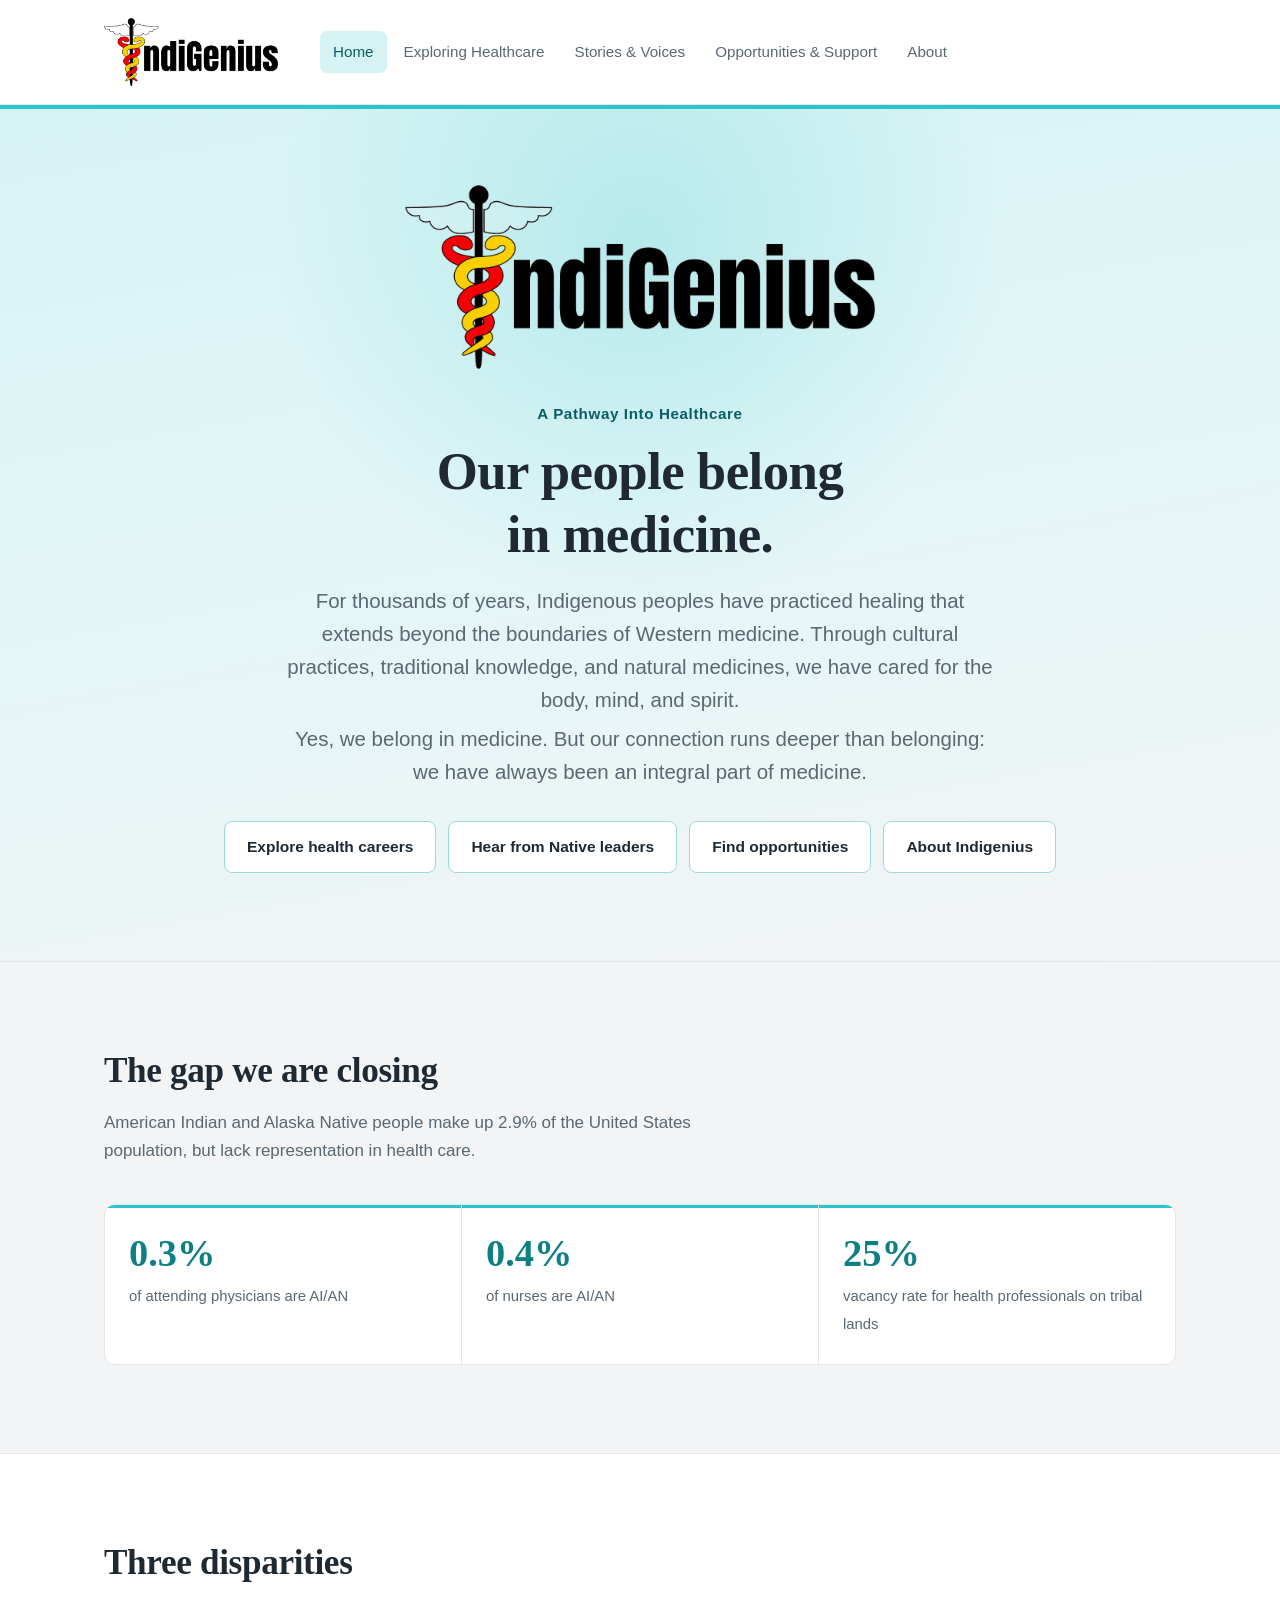
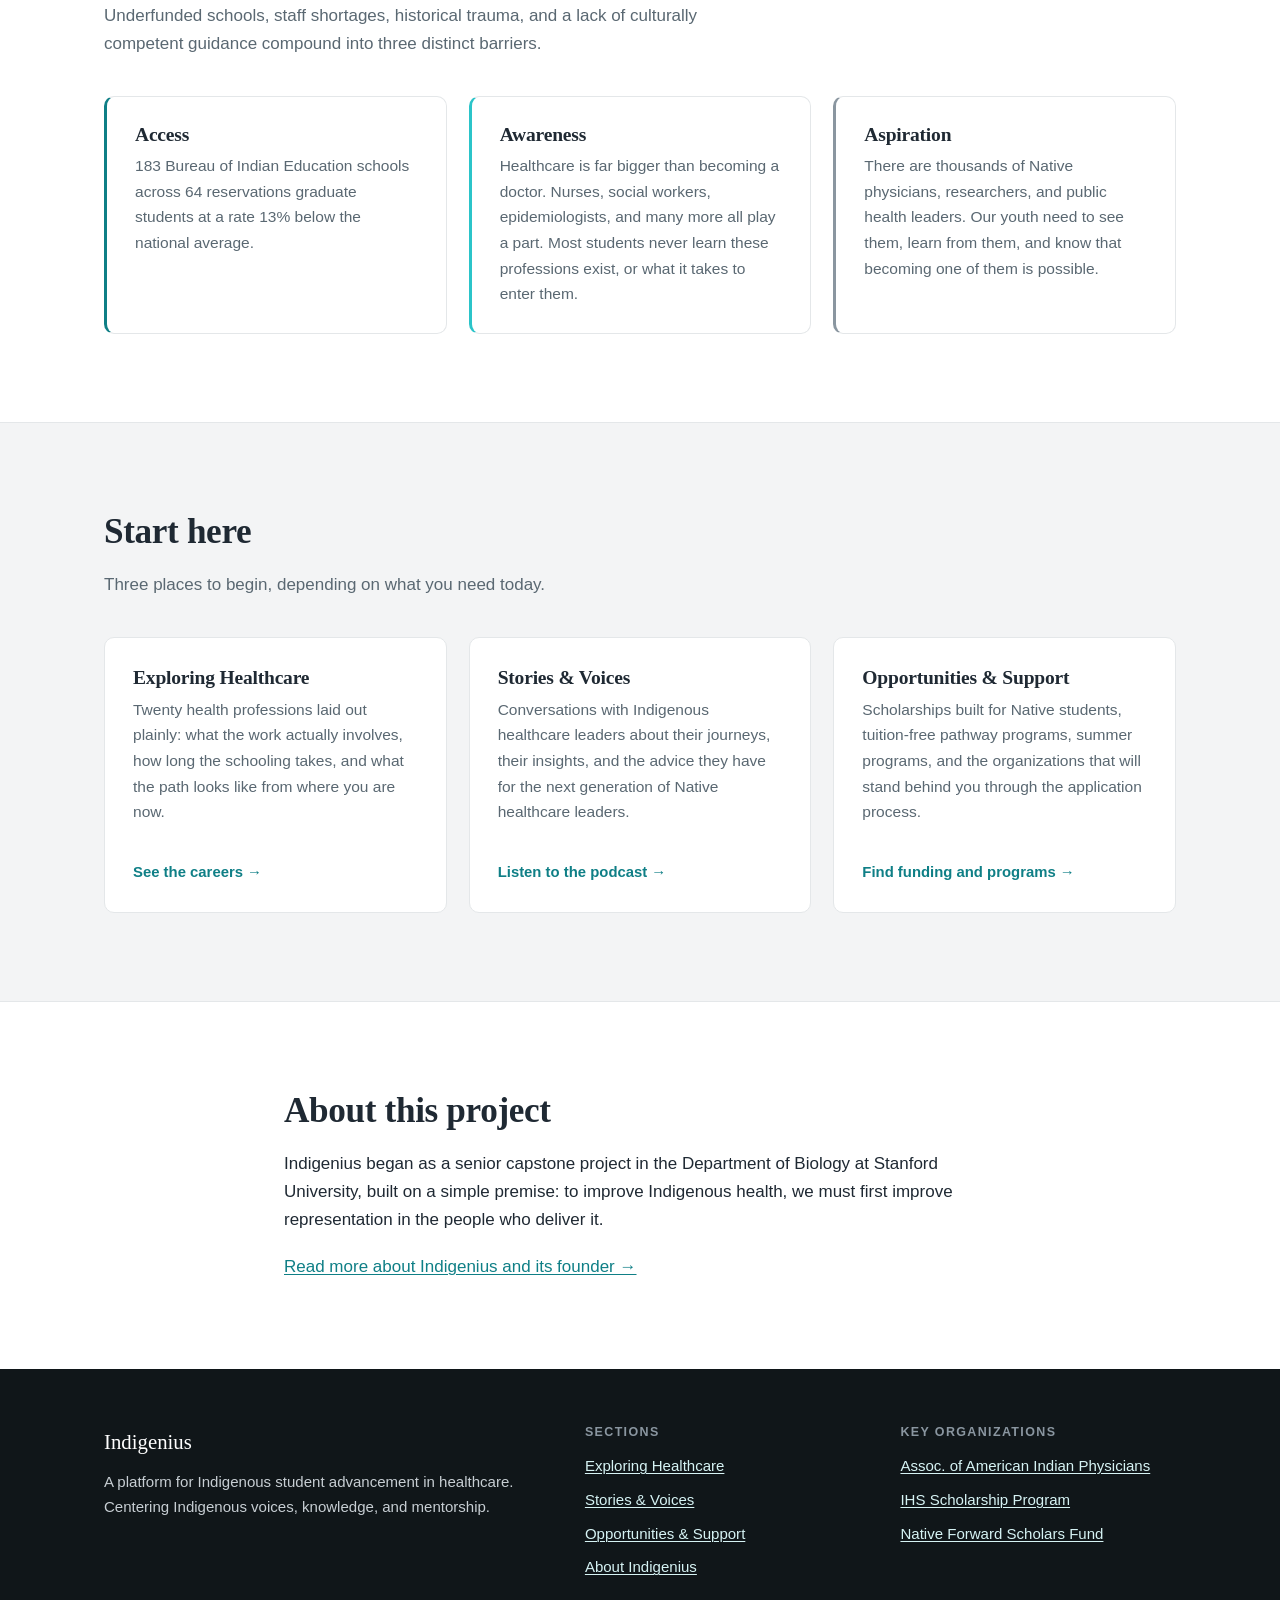
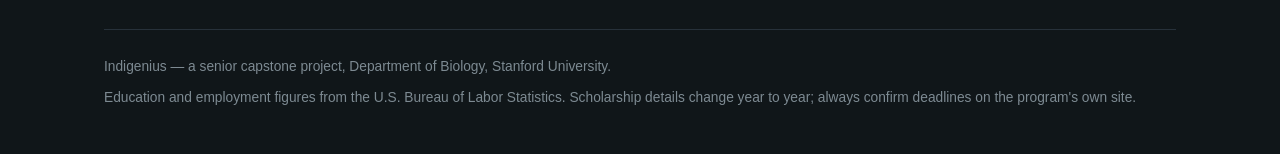
==== public/index.html @ abb1ff9c "Remove nav dropdown, add training-length filter to Exploring Healthcare" ====
<!DOCTYPE html>
<html lang="en">
<head>
<meta charset="utf-8">
<meta name="viewport" content="width=device-width, initial-scale=1">
<title>Indigenius — Indigenous Pathways into Healthcare</title>
<meta name="description" content="By bringing together health information, resources, and voices of American Indian and Alaska Native health care leaders, Indigenius expands opportunities for Native youth, strengthens Indigenous representation in health care, and inspires a healthier future across Indian Country.">
<link rel="stylesheet" href="styles.css">
<link rel="icon" href="favicon.png" type="image/png">
<link rel="apple-touch-icon" href="favicon.png">
</head>
<body>
<a class="skip" href="#main">Skip to content</a>

<header class="site-header">
  <div class="wrap header-inner">
    <a class="brand" href="index.html">
      <img class="brand-logo" src="logo.png" alt="IndiGenius" width="1226" height="480">
    </a>
    <button class="nav-toggle" aria-expanded="false" aria-controls="nav">Menu</button>
    <nav class="nav" id="nav" aria-label="Main">
      <a href="index.html" aria-current="page">Home</a>
      <a href="exploring-healthcare.html">Exploring Healthcare</a>
      <a href="stories-and-voices.html">Stories &amp; Voices</a>
      <a href="opportunities.html">Opportunities &amp; Support</a>
      <a href="about.html">About</a>
    </nav>
  </div>
</header>

<main id="main">

  <section class="hero hero-centered">
    <div class="wrap">
      <img class="hero-logo" src="logo.png" alt="IndiGenius" width="1226" height="480">
      <p class="eyebrow eyebrow-cased">A Pathway Into Healthcare</p>
      <h1>Our people belong in medicine.</h1>
      <p class="lede">For thousands of years, Indigenous peoples have practiced healing that extends beyond the boundaries of Western medicine. Through cultural practices, traditional knowledge, and natural medicines, we have cared for the body, mind, and spirit.</p>
      <p class="lede">Yes, we belong in medicine. But our connection runs deeper than belonging: we have always been an integral part of medicine.</p>
      <div class="hero-actions">
        <a class="btn btn-ghost" href="exploring-healthcare.html">Explore health careers</a>
        <a class="btn btn-ghost" href="stories-and-voices.html">Hear from Native leaders</a>
        <a class="btn btn-ghost" href="opportunities.html">Find opportunities</a>
        <a class="btn btn-ghost" href="about.html">About Indigenius</a>
      </div>
    </div>
  </section>

  <section class="section">
    <div class="wrap">
      <div class="section-head">
        <h2>The gap we are closing</h2>
        <p>American Indian and Alaska Native people make up 2.9% of the United States population, but lack representation in health care.</p>
      </div>
      <div class="stats">
        <div class="stat">
          <span class="stat-num">0.3%</span>
          <span class="stat-label">of attending physicians are AI/AN</span>
        </div>
        <div class="stat">
          <span class="stat-num">0.4%</span>
          <span class="stat-label">of nurses are AI/AN</span>
        </div>
        <div class="stat">
          <span class="stat-num">25%</span>
          <span class="stat-label">vacancy rate for health professionals on tribal lands</span>
        </div>
      </div>
    </div>
  </section>

  <section class="section section-paper">
    <div class="wrap">
      <div class="section-head">
        <h2>Three disparities</h2>
        <p>Underfunded schools, staff shortages, historical trauma, and a lack of culturally competent guidance compound into three distinct barriers.</p>
      </div>
      <div class="grid grid-3">
        <div class="pillar">
          <h3>Access</h3>
          <p>183 Bureau of Indian Education schools across 64 reservations graduate students at a rate 13% below the national average.</p>
        </div>
        <div class="pillar">
          <h3>Awareness</h3>
          <p>Healthcare is far bigger than becoming a doctor. Nurses, social workers, epidemiologists, and many more all play a part. Most students never learn these professions exist, or what it takes to enter them.</p>
        </div>
        <div class="pillar">
          <h3>Aspiration</h3>
          <p>There are thousands of Native physicians, researchers, and public health leaders. Our youth need to see them, learn from them, and know that becoming one of them is possible.</p>
        </div>
      </div>
    </div>
  </section>

  <section class="section">
    <div class="wrap">
      <div class="section-head">
        <h2>Start here</h2>
        <p>Three places to begin, depending on what you need today.</p>
      </div>
      <div class="grid grid-3">
        <a class="card card-link" href="exploring-healthcare.html">
          <h3>Exploring Healthcare</h3>
          <p>Twenty health professions laid out plainly: what the work actually involves, how long the schooling takes, and what the path looks like from where you are now.</p>
          <span class="card-more">See the careers →</span>
        </a>
        <a class="card card-link" href="stories-and-voices.html">
          <h3>Stories &amp; Voices</h3>
          <p>Conversations with Indigenous healthcare leaders about their journeys, their insights, and the advice they have for the next generation of Native healthcare leaders.</p>
          <span class="card-more">Listen to the podcast →</span>
        </a>
        <a class="card card-link" href="opportunities.html">
          <h3>Opportunities &amp; Support</h3>
          <p>Scholarships built for Native students, tuition-free pathway programs, summer programs, and the organizations that will stand behind you through the application process.</p>
          <span class="card-more">Find funding and programs →</span>
        </a>
      </div>
    </div>
  </section>

  <section class="section section-paper">
    <div class="wrap wrap-narrow prose">
      <h2>About this project</h2>
      <p>Indigenius began as a senior capstone project in the Department of Biology at Stanford University, built on a simple premise: to improve Indigenous health, we must first improve representation in the people who deliver it.</p>
      <p><a href="about.html">Read more about Indigenius and its founder →</a></p>
    </div>
  </section>

</main>

<footer class="site-footer">
  <div class="wrap">
    <div class="footer-grid">
      <div>
        <p class="footer-brand">Indigenius</p>
        <p>A platform for Indigenous student advancement in healthcare. Centering Indigenous voices, knowledge, and mentorship.</p>
      </div>
      <div>
        <h4>Sections</h4>
        <ul>
          <li><a href="exploring-healthcare.html">Exploring Healthcare</a></li>
          <li><a href="stories-and-voices.html">Stories &amp; Voices</a></li>
          <li><a href="opportunities.html">Opportunities &amp; Support</a></li>
          <li><a href="about.html">About Indigenius</a></li>
        </ul>
      </div>
      <div>
        <h4>Key organizations</h4>
        <ul>
          <li><a href="https://www.aaip.org/">Assoc. of American Indian Physicians</a></li>
          <li><a href="https://www.ihs.gov/scholarship/">IHS Scholarship Program</a></li>
          <li><a href="https://www.nativeforward.org/">Native Forward Scholars Fund</a></li>
        </ul>
      </div>
    </div>
    <div class="footer-bottom">
      <p>Indigenius — a senior capstone project, Department of Biology, Stanford University.</p>
      <p>Education and employment figures from the U.S. Bureau of Labor Statistics. Scholarship details change year to year; always confirm deadlines on the program's own site.</p>
    </div>
  </div>
</footer>

<script>
  var t = document.querySelector('.nav-toggle');
  var n = document.getElementById('nav');
  t.addEventListener('click', function () {
    var open = n.classList.toggle('open');
    t.setAttribute('aria-expanded', open ? 'true' : 'false');
  });

</script>

</body>
</html>
---- public/styles.css ----
/* Indigenius — shared styles */

:root {
  /* Turquoise — emphasis */
  --mist:          #d6f3f4;
  --accent-bright: #2bc4c9;
  --accent:        #0f7f86;
  --accent-dark:   #0c6b71;
  --accent-on-mist:#0a5d63;  /* small text on the mist tint — AA */

  /* Light gray — space and structure */
  --white:         #ffffff;
  --gray-bg:       #f3f4f5;
  --gray-200:      #e4e7e9;
  --border:        #e4e7e9;

  /* Neutral text (palette colors are not legible at body size) */
  --ink:           #1f2933;
  --ink-soft:      #5a6872;
  --ink-faint:     #8a96a0;

  --radius:      10px;
  --shadow:      0 1px 2px rgba(31, 41, 51, .05), 0 8px 24px -12px rgba(31, 41, 51, .14);
  --serif:       "Iowan Old Style", "Palatino Linotype", Palatino, Georgia, "Times New Roman", serif;
  --sans:        -apple-system, BlinkMacSystemFont, "Segoe UI", Inter, Helvetica, Arial, sans-serif;
  --wrap:        1120px;
}

*, *::before, *::after { box-sizing: border-box; }

html { scroll-behavior: smooth; }

body {
  margin: 0;
  background: var(--gray-bg);
  color: var(--ink);
  font-family: var(--sans);
  font-size: 17px;
  line-height: 1.65;
  -webkit-font-smoothing: antialiased;
}

img { max-width: 100%; display: block; }

[hidden] { display: none !important; }

a { color: var(--accent); text-decoration-thickness: 1px; text-underline-offset: 2px; }
a:hover { color: var(--accent-dark); }

h1, h2, h3, h4 {
  font-family: var(--serif);
  font-weight: 600;
  line-height: 1.2;
  letter-spacing: -0.01em;
  margin: 0 0 .5em;
}

h1 { font-size: clamp(2.1rem, 5vw, 3.3rem); }
h2 { font-size: clamp(1.6rem, 3.4vw, 2.2rem); }
h3 { font-size: 1.22rem; }

p { margin: 0 0 1.1em; }
p:last-child { margin-bottom: 0; }

.wrap {
  width: 100%;
  max-width: var(--wrap);
  margin-inline: auto;
  padding-inline: 24px;
}

.wrap-narrow { max-width: 760px; }

/* ---------- Skip link ---------- */

.skip {
  position: absolute;
  left: -9999px;
  top: 0;
  background: var(--accent);
  color: #fff;
  padding: 12px 18px;
  z-index: 100;
  border-radius: 0 0 var(--radius) 0;
}
.skip:focus { left: 0; }

/* ---------- Header ---------- */

.site-header {
  background: var(--white);
  border-bottom: 1px solid var(--border);
  position: sticky;
  top: 0;
  z-index: 40;
}

.header-inner {
  display: grid;
  grid-template-columns: 1fr auto 1fr;   /* equal side columns => nav sits on the page centre */
  align-items: center;
  gap: 20px;
  min-height: 104px;
}

.brand {
  grid-column: 1;
  justify-self: start;
  display: inline-flex;
  align-items: center;
  text-decoration: none;
  min-width: 0;
}

.brand-logo {
  height: 68px;
  width: auto;
  display: block;
}

.nav {
  grid-column: 2;
  justify-self: center;
  display: flex;
  align-items: center;
  gap: 4px;
}

.nav a {
  color: var(--ink-soft);
  text-decoration: none;
  font-size: .95rem;
  font-weight: 500;
  padding: 8px 13px;
  border-radius: 7px;
  white-space: nowrap;
}
.nav a:hover { background: var(--gray-200); color: var(--ink); }
.nav a[aria-current="page"] { color: var(--accent-on-mist); background: var(--mist); }

.nav-toggle {
  display: none;
  background: none;
  border: 1px solid var(--border);
  border-radius: 7px;
  padding: 8px 11px;
  font-size: .9rem;
  font-weight: 500;
  color: var(--ink);
  cursor: pointer;
}


@media (max-width: 1000px) {
  .header-inner {
    grid-template-columns: auto 1fr;
    min-height: 76px;
  }
  .brand { grid-column: 1; }
  .nav-toggle { display: block; grid-column: 2; justify-self: end; }
  .nav {
    grid-column: 1 / -1;
    display: none;
    position: absolute;
    top: 100%;
    left: 0;
    right: 0;
    flex-direction: column;
    align-items: stretch;
    background: var(--white);
    border-bottom: 1px solid var(--border);
    padding: 10px 18px 18px;
    gap: 2px;
    box-shadow: var(--shadow);
    z-index: 30;
  }
  .nav.open { display: flex; }
  .nav a { padding: 12px 13px; }
  .site-header { position: relative; }
  .brand-logo { height: 52px; }
}

@media (max-width: 520px) {
  .brand-logo { height: 42px; }
}

/* ---------- Hero ---------- */

.hero {
  position: relative;
  background: linear-gradient(170deg, var(--mist) 0%, #e3f6f7 48%, var(--gray-bg) 100%);
  border-bottom: 1px solid var(--border);
  padding: clamp(48px, 7vw, 80px) 0 clamp(52px, 8vw, 88px);
  overflow: hidden;
}

/* bright turquoise hairline so the band is anchored by the accent colour */
.hero::before {
  content: "";
  position: absolute;
  inset: 0 0 auto 0;
  height: 4px;
  background: var(--accent-bright);
}

/* soft turquoise bloom behind the mark — depth without another hard edge */
.hero::after {
  content: "";
  position: absolute;
  top: -28%;
  left: 50%;
  width: min(760px, 95vw);
  aspect-ratio: 1;
  transform: translateX(-50%);
  background: radial-gradient(circle, rgba(43,196,201,.22) 0%, rgba(43,196,201,0) 68%);
  pointer-events: none;
}

.hero > .wrap { position: relative; z-index: 1; }

/* ---------- Centred hero (home page) ---------- */

.hero-centered { text-align: center; }

.hero-logo {
  height: clamp(104px, 15vw, 184px);
  width: auto;
  margin: 0 auto clamp(20px, 3vw, 32px);
}

.hero-centered h1 { max-width: 18ch; margin-inline: auto; }
.hero-centered .lede { margin-inline: auto; }
/* consecutive hero ledes read as one passage, not separated blocks */
.hero-centered .lede:has(+ .lede) { margin-bottom: 0.35em; }
.hero-centered .hero-actions { justify-content: center; }

/* on the tinted ground the standard accent is 4.09:1 — use the darker tone */
.hero .eyebrow { color: var(--accent-on-mist); }
.hero-centered .eyebrow { margin-bottom: 14px; }

/* hero quick links: solid white on the tinted ground, filling turquoise on hover */
.hero .btn-ghost {
  background: var(--white);
  color: var(--ink);
  border-color: #9fd9dc;
  transition: background .15s ease, border-color .15s ease, color .15s ease;
}
.hero .btn-ghost:hover,
.hero .btn-ghost:focus-visible {
  background: var(--accent);
  border-color: var(--accent);
  color: #fff;
}

.eyebrow {
  text-transform: uppercase;
  letter-spacing: .13em;
  font-size: .76rem;
  font-weight: 700;
  color: var(--accent);
  margin: 0 0 18px;
}

/* Keeps an eyebrow's own capitalisation instead of forcing all-caps */
.eyebrow-cased {
  text-transform: none;
  letter-spacing: .04em;
  font-size: .95rem;
}

.hero h1 { max-width: 16ch; margin-bottom: .35em; }

.lede {
  font-size: clamp(1.08rem, 2vw, 1.28rem);
  color: var(--ink-soft);
  max-width: 62ch;
  line-height: 1.6;
}

.hero-actions {
  display: flex;
  flex-wrap: wrap;
  gap: 12px;
  margin-top: 32px;
}

.btn {
  display: inline-block;
  padding: 12px 22px;
  border-radius: 8px;
  font-size: .97rem;
  font-weight: 600;
  text-decoration: none;
  border: 1px solid transparent;
  transition: background .15s ease, border-color .15s ease;
}

.btn-primary { background: var(--accent); color: #fff; }
.btn-primary:hover { background: var(--accent-dark); color: #fff; }

.btn-ghost { background: transparent; color: var(--ink); border-color: var(--border); }
.btn-ghost:hover { background: var(--white); color: var(--ink); border-color: var(--ink-faint); }

/* ---------- Page head (interior pages) ---------- */

/* same turquoise band as the home hero, scaled down for interior pages */
.page-head {
  position: relative;
  background: linear-gradient(170deg, var(--mist) 0%, #e3f6f7 52%, var(--gray-bg) 100%);
  border-bottom: 1px solid var(--border);
  padding: clamp(44px, 6vw, 72px) 0 clamp(36px, 5vw, 56px);
  overflow: hidden;
}

/* the bright accent hairline that anchors the band */
.page-head::before {
  content: "";
  position: absolute;
  inset: 0 0 auto 0;
  height: 4px;
  background: var(--accent-bright);
}

/* soft bloom, pulled left to sit behind the left-aligned heading */
.page-head::after {
  content: "";
  position: absolute;
  top: -42%;
  left: 0;
  width: min(680px, 90vw);
  aspect-ratio: 1;
  transform: translateX(-24%);
  background: radial-gradient(circle, rgba(43,196,201,.20) 0%, rgba(43,196,201,0) 68%);
  pointer-events: none;
}

.page-head > .wrap { position: relative; z-index: 1; }
.page-head h1 { max-width: 20ch; }

/* on the tinted ground the standard accent is 4.09:1 — use the darker tone */
.page-head .eyebrow { color: var(--accent-on-mist); }

/* ---------- Mission statement (About) ---------- */

/* turquoise ground, logo above a white card — the mark overlaps the card edge */
.mission {
  position: relative;
  background: var(--white);
  border-bottom: 1px solid var(--border);
  padding: clamp(40px, 6vw, 68px) 0 clamp(52px, 7vw, 86px);
  overflow: hidden;
  text-align: center;
}

.mission::after {
  content: "";
  position: absolute;
  top: -34%;
  left: 50%;
  width: min(760px, 95vw);
  aspect-ratio: 1;
  transform: translateX(-50%);
  background: radial-gradient(circle, rgba(43,196,201,.10) 0%, rgba(43,196,201,0) 68%);
  pointer-events: none;
}

.mission > .wrap { position: relative; z-index: 1; }

.mission-logo {
  height: clamp(84px, 11vw, 132px);
  width: auto;
  display: block;
  margin: 0 auto clamp(14px, 2vw, 24px);
  position: relative;
  z-index: 2;
}

.mission-card {
  background: linear-gradient(165deg, var(--mist) 0%, #bfebed 52%, #d9f4f5 100%);
  border: 1px solid #a9e2e5;
  border-radius: var(--radius);
  box-shadow: var(--shadow);
  max-width: 760px;
  margin: 0 auto;
  padding: clamp(40px, 5vw, 56px) clamp(24px, 4vw, 54px) clamp(32px, 4vw, 46px);
}

.mission-card h2 {
  display: inline-block;
  border-bottom: 3px solid var(--accent-on-mist);
  padding-bottom: .12em;
  margin-bottom: .7em;
  color: var(--ink);
}

/* on the mist tint the soft gray drops below AA — use full-strength ink */
.mission-card p {
  font-size: clamp(1.08rem, 2vw, 1.28rem);
  line-height: 1.6;
  color: var(--ink);
  margin: 0;
}

/* ---------- Sections ---------- */

.section { padding: clamp(52px, 7vw, 88px) 0; }
.section + .section { border-top: 1px solid var(--border); }
.section-paper { background: var(--white); }

.section-head { max-width: 66ch; margin-bottom: 38px; }
.section-head p { color: var(--ink-soft); }

/* ---------- Stats ---------- */

.stats {
  display: grid;
  grid-template-columns: repeat(auto-fit, minmax(190px, 1fr));
  gap: 1px;
  background: var(--border);
  border: 1px solid var(--border);
  border-radius: var(--radius);
  overflow: hidden;
}

.stat {
  background: var(--white);
  padding: 26px 24px;
  border-top: 3px solid var(--accent-bright);
  position: relative;
  transition: background .18s ease, box-shadow .18s ease, transform .18s ease;
}

/* hovering a figure lifts it out of the grid and deepens the turquoise */
.stat:hover,
.stat:focus-within {
  background: var(--mist);
  transform: translateY(-3px);
  box-shadow: 0 10px 22px -12px rgba(31, 41, 51, .3);
  z-index: 1;
}

.stat-num {
  font-family: var(--serif);
  font-size: 2.4rem;
  font-weight: 600;
  color: var(--accent);
  line-height: 1;
  display: block;
  margin-bottom: 10px;
  transition: color .18s ease, transform .18s ease;
  transform-origin: left center;
}

.stat:hover .stat-num,
.stat:focus-within .stat-num {
  color: var(--accent-dark);
  transform: scale(1.09);
}

.stat-label {
  font-size: .93rem;
  color: var(--ink-soft);
  line-height: 1.45;
  transition: color .18s ease;
}

.stat:hover .stat-label,
.stat:focus-within .stat-label { color: var(--ink); }

/* respect a reduced-motion preference: keep the colour shift, drop the movement */
@media (prefers-reduced-motion: reduce) {
  .stat,
  .stat-num { transition: background .18s ease, color .18s ease; }
  .stat:hover,
  .stat:focus-within { transform: none; }
  .stat:hover .stat-num,
  .stat:focus-within .stat-num { transform: none; }
}

.source-note {
  font-size: .83rem;
  color: var(--ink-faint);
  margin-top: 16px;
}
.source-note a { color: var(--ink-faint); }

/* ---------- Card grid ---------- */

.grid {
  display: grid;
  gap: 22px;
}
.grid-3 { grid-template-columns: repeat(auto-fit, minmax(280px, 1fr)); }
.grid-2 { grid-template-columns: repeat(auto-fit, minmax(330px, 1fr)); }

.card {
  background: var(--white);
  border: 1px solid var(--border);
  border-radius: var(--radius);
  padding: 28px;
  display: flex;
  flex-direction: column;
}
.card h3 { margin-bottom: .4em; }
.card p { color: var(--ink-soft); font-size: .97rem; }

.card-link {
  text-decoration: none;
  color: inherit;
  transition: border-color .15s ease, transform .15s ease;
}
.card-link:hover {
  border-color: var(--accent-bright);
  color: inherit;
  transform: translateY(-2px);
}
.card-more {
  margin-top: auto;
  padding-top: 18px;
  color: var(--accent);
  font-weight: 600;
  font-size: .93rem;
}


/* ---------- Pillars (three A's) ---------- */

.pillar {
  background: var(--white);
  border: 1px solid var(--border);
  border-left: 3px solid var(--accent);
  border-radius: var(--radius);
  padding: 26px 28px;
  transition: background .18s ease, box-shadow .18s ease, transform .18s ease, border-left-width .18s ease;
}
.pillar:nth-child(2) { border-left-color: var(--accent-bright); }
.pillar:nth-child(3) { border-left-color: var(--ink-faint); }
.pillar h3 {
  margin-bottom: .35em;
  transition: color .18s ease;
}
.pillar p {
  color: var(--ink-soft);
  font-size: .97rem;
  margin: 0;
  transition: color .18s ease;
}

/* hovering a pillar lifts it and thickens its accent edge */
.pillar:hover,
.pillar:focus-within {
  background: var(--mist);
  border-left-width: 7px;
  transform: translateY(-3px);
  box-shadow: 0 10px 22px -12px rgba(31, 41, 51, .3);
}

.pillar:hover h3,
.pillar:focus-within h3 { color: var(--accent-dark); }

.pillar:hover p,
.pillar:focus-within p { color: var(--ink); }

@media (prefers-reduced-motion: reduce) {
  .pillar { transition: background .18s ease; }
  .pillar:hover,
  .pillar:focus-within { transform: none; border-left-width: 3px; }
}

/* ---------- Field search (Exploring Healthcare) ---------- */

.sr-only {
  position: absolute;
  width: 1px; height: 1px;
  padding: 0; margin: -1px;
  overflow: hidden;
  clip: rect(0 0 0 0);
  white-space: nowrap;
  border: 0;
}

.fieldsearch {
  position: relative;
  max-width: 520px;
  margin-bottom: 10px;
}

.fieldsearch input {
  width: 100%;
  font: inherit;
  font-size: 1rem;
  color: var(--ink);
  background: var(--white);
  border: 1px solid var(--border);
  border-radius: 999px;
  padding: 13px 44px 13px 46px;
  transition: border-color .15s ease, box-shadow .15s ease;
  -webkit-appearance: none;
  appearance: none;
}
.fieldsearch input::-webkit-search-cancel-button { display: none; }
.fieldsearch input::placeholder { color: var(--ink-faint); }
.fieldsearch input:focus {
  outline: none;
  border-color: var(--accent-bright);
  box-shadow: 0 0 0 3px rgba(43, 196, 201, .22);
}

/* magnifier drawn in CSS — circle plus handle */
.fieldsearch-icon {
  position: absolute;
  left: 18px;
  top: 50%;
  width: 13px;
  height: 13px;
  margin-top: -8px;
  border: 2px solid var(--ink-faint);
  border-radius: 50%;
  pointer-events: none;
}
.fieldsearch-icon::after {
  content: "";
  position: absolute;
  right: -6px;
  bottom: -4px;
  width: 7px;
  height: 2px;
  background: var(--ink-faint);
  transform: rotate(45deg);
}
.fieldsearch input:focus ~ .fieldsearch-icon,
.fieldsearch:focus-within .fieldsearch-icon { border-color: var(--accent); }
.fieldsearch:focus-within .fieldsearch-icon::after { background: var(--accent); }

.fieldsearch-clear {
  position: absolute;
  right: 8px;
  top: 50%;
  transform: translateY(-50%);
  width: 30px;
  height: 30px;
  border: 0;
  border-radius: 50%;
  background: transparent;
  color: var(--ink-soft);
  font-size: 1.25rem;
  line-height: 1;
  cursor: pointer;
}
.fieldsearch-clear:hover { background: var(--gray-200); color: var(--ink); }

.fieldsearch-count {
  font-size: .88rem;
  color: var(--ink-soft);
  min-height: 1.3em;
  margin: 0 0 20px;
}

.fieldsearch-empty {
  color: var(--ink-soft);
  background: var(--white);
  border: 1px dashed var(--border);
  border-radius: var(--radius);
  padding: 28px 26px;
  text-align: center;
}

/* ---------- Flip cards ---------- */

.flipgrid {
  display: grid;
  grid-template-columns: repeat(auto-fill, minmax(330px, 1fr));
  gap: 22px;
}

.flip {
  perspective: 1600px;
  min-height: 430px;
}

.flip-inner {
  position: relative;
  height: 100%;
  min-height: inherit;
}

/* Each face is rotated on its own rather than rotating a preserve-3d container —
   container 3D is unevenly supported, per-face rotation is not. */
.flip-face {
  position: absolute;
  inset: 0;
  display: flex;
  flex-direction: column;
  background: var(--white);
  border: 1px solid var(--border);
  border-top: 3px solid var(--accent-bright);
  border-radius: var(--radius);
  padding: 28px 26px 22px;
  -webkit-backface-visibility: hidden;
  backface-visibility: hidden;
  overflow: hidden;
  transition: transform .55s cubic-bezier(.3, .7, .3, 1), visibility 0s .28s,
              background .18s ease, border-color .18s ease, box-shadow .18s ease;
}

/* hover emphasis — the lift goes on the wrapper so it cannot disturb the
   rotateY transforms the faces depend on */
.flip { transition: transform .18s ease; }
.flip:hover,
.flip:focus-within { transform: translateY(-4px); z-index: 2; }

.flip:hover .flip-face,
.flip:focus-within .flip-face {
  background: var(--mist);
  border-color: #a9dfe2;
  border-top-color: var(--accent);
  box-shadow: 0 12px 26px -14px rgba(31, 41, 51, .35);
}

.flip:hover .flip-front h3,
.flip:focus-within .flip-front h3 { color: var(--accent-on-mist); }

.flip:hover .flip-overview,
.flip:focus-within .flip-overview { color: var(--ink); }

.flip:hover .flip-btn,
.flip:focus-within .flip-btn { border-color: #8ed2d6; }

.flip-front { transform: rotateY(0deg); visibility: visible; }
.flip-back {
  transform: rotateY(-180deg);
  visibility: hidden;
  border-top-color: var(--accent);
  background: linear-gradient(170deg, var(--white) 0%, #f6fcfc 100%);
}

.flip.is-flipped .flip-front { transform: rotateY(180deg); visibility: hidden; }
.flip.is-flipped .flip-back { transform: rotateY(0deg); visibility: visible; }

.flip-kicker {
  font-size: .76rem;
  font-weight: 700;
  text-transform: uppercase;
  letter-spacing: .1em;
  color: var(--accent);
  margin-bottom: 10px;
}

.flip-front h3 { font-size: 1.45rem; margin-bottom: .45em; }
.flip-back h4 {
  font-size: 1.12rem;
  margin-bottom: 1em;
  color: var(--accent-on-mist);
}

.flip-overview {
  color: var(--ink-soft);
  font-size: .96rem;
  margin-bottom: 20px;
}

/* back content scrolls inside the card rather than overflowing it */
.flip-scroll {
  flex: 1 1 auto;
  overflow-y: auto;
  padding-right: 6px;
  -webkit-overflow-scrolling: touch;
}
.flip-scroll::-webkit-scrollbar { width: 7px; }
.flip-scroll::-webkit-scrollbar-thumb { background: var(--gray-200); border-radius: 99px; }

.flip-label {
  font-size: .74rem;
  font-weight: 700;
  text-transform: uppercase;
  letter-spacing: .09em;
  color: var(--accent-on-mist);
  margin: 18px 0 7px;
}
.flip-scroll > .flip-label:first-of-type { margin-top: 0; }

.flip-scroll ul {
  margin: 0;
  padding-left: 19px;
  color: var(--ink-soft);
  font-size: .9rem;
}
.flip-scroll li { margin-bottom: 7px; line-height: 1.5; }
.flip-scroll p { color: var(--ink-soft); font-size: .9rem; line-height: 1.55; margin: 0; }
.flip-scroll strong { color: var(--ink); }

.flip-btn {
  margin-top: auto;
  align-self: flex-start;
  display: inline-flex;
  align-items: center;
  gap: 9px;
  background: transparent;
  border: 1px solid var(--border);
  border-radius: 999px;
  padding: 9px 18px;
  font: inherit;
  font-size: .9rem;
  font-weight: 600;
  color: var(--accent-on-mist);
  cursor: pointer;
  transition: background .15s ease, border-color .15s ease, color .15s ease;
}
.flip-btn:hover {
  background: var(--accent);
  border-color: var(--accent);
  color: #fff;
}
.flip-btn:focus-visible { outline: 2px solid var(--accent); outline-offset: 2px; }
.flip-btn-back { margin-top: 16px; }

/* chevrons */
.flip-arrow {
  width: 7px;
  height: 7px;
  border-right: 2px solid currentColor;
  border-top: 2px solid currentColor;
  transform: rotate(45deg);
}
.flip-arrow-back { transform: rotate(-135deg); }

/* a card arrived at from the nav dropdown gets a brief ring */
.flip.is-target .flip-face {
  border-color: var(--accent-bright);
  box-shadow: 0 0 0 3px rgba(43, 196, 201, .3);
}

@media (max-width: 420px) {
  .flipgrid { grid-template-columns: 1fr; }
  .flip { min-height: 470px; }
  .flip-face { padding: 24px 20px 18px; }
}

@media (prefers-reduced-motion: reduce) {
  .flip-face { transition: visibility 0s; }
  .flip { transition: none; }
  .flip:hover,
  .flip:focus-within { transform: none; }
}

/* ---------- Filters ---------- */

.filters {
  display: flex;
  flex-wrap: wrap;
  gap: 8px;
  margin-bottom: 30px;
  align-items: center;
}

/* on Exploring Healthcare the chips sit under the search box, so they need
   less space beneath them before the result count */
.fieldsearch + .filters { margin: 16px 0 6px; }
.chip:focus-visible { outline: 2px solid var(--accent); outline-offset: 2px; }

.filter-label {
  font-size: .85rem;
  font-weight: 600;
  color: var(--ink-faint);
  text-transform: uppercase;
  letter-spacing: .08em;
  margin-right: 6px;
}

.chip {
  background: var(--white);
  border: 1px solid var(--border);
  border-radius: 999px;
  padding: 7px 16px;
  font-size: .9rem;
  font-weight: 500;
  font-family: inherit;
  color: var(--ink-soft);
  cursor: pointer;
}
.chip:hover { border-color: var(--ink-faint); color: var(--ink); }
.chip[aria-pressed="true"] {
  background: var(--accent);
  border-color: var(--accent);
  color: #fff;
}

/* ---------- Career cards ---------- */

.career {
  background: var(--white);
  border: 1px solid var(--border);
  border-radius: var(--radius);
  padding: 26px;
  display: flex;
  flex-direction: column;
}

.career h3 { margin-bottom: .3em; }

.career-tag {
  display: inline-block;
  font-size: .76rem;
  font-weight: 700;
  text-transform: uppercase;
  letter-spacing: .08em;
  padding: 4px 10px;
  border-radius: 999px;
  margin-bottom: 14px;
  background: var(--mist);
  color: var(--accent-on-mist);
}
.career-tag.t-mid  { background: var(--gray-200); color: var(--ink); }
.career-tag.t-long { background: var(--accent); color: #fff; }

.career p { color: var(--ink-soft); font-size: .96rem; }

.career-facts {
  margin: 18px 0 0;
  padding: 18px 0 0;
  border-top: 1px solid var(--border);
  font-size: .91rem;
  display: grid;
  gap: 9px;
}
.career-facts div { display: flex; gap: 10px; }
.career-facts dt {
  flex: none;
  width: 92px;
  color: var(--ink-faint);
  font-weight: 600;
  text-transform: uppercase;
  letter-spacing: .05em;
  font-size: .76rem;
  padding-top: 2px;
}
.career-facts dd { margin: 0; color: var(--ink); }

/* ---------- Episodes ---------- */

.episode {
  background: var(--white);
  border: 1px solid var(--border);
  border-radius: var(--radius);
  overflow: hidden;
  margin-bottom: 26px;
}

.episode-body { padding: 30px; }

.episode-meta {
  font-size: .8rem;
  font-weight: 700;
  text-transform: uppercase;
  letter-spacing: .1em;
  color: var(--accent);
  margin-bottom: 12px;
}

.episode h3 { font-size: 1.5rem; margin-bottom: .2em; }

.episode-affil {
  color: var(--ink-soft);
  font-size: .97rem;
  margin-bottom: 18px;
}

.embed-slot {
  aspect-ratio: 16 / 9;
  background: var(--gray-200);
  border-bottom: 1px solid var(--border);
  display: flex;
  flex-direction: column;
  align-items: center;
  justify-content: center;
  text-align: center;
  padding: 24px;
  color: var(--ink-faint);
  font-size: .92rem;
}
.embed-slot strong { color: var(--ink-soft); display: block; margin-bottom: 6px; font-size: 1rem; }
.embed-slot iframe { width: 100%; height: 100%; border: 0; }

/* ---------- Click-to-load video player ---------- */
/* Shows the poster first; the YouTube iframe is only fetched on click, so the
   page stays fast and nothing is requested from YouTube until a visitor asks. */

.player {
  position: relative;
  display: block;
  width: 100%;
  aspect-ratio: 16 / 9;
  padding: 0;
  border: 0;
  border-bottom: 1px solid var(--border);
  background: var(--gray-200);
  cursor: pointer;
  overflow: hidden;
  font: inherit;
}

.player img {
  width: 100%;
  height: 100%;
  object-fit: cover;
  display: block;
  transition: transform .4s ease;
}
.player:hover img { transform: scale(1.03); }

.player iframe { width: 100%; height: 100%; border: 0; display: block; }

/* The iframe that replaces the poster on click — must inherit the poster's box,
   otherwise the browser falls back to the default 300x150 iframe size. */
.player-frame {
  display: block;
  width: 100%;
  aspect-ratio: 16 / 9;
  border: 0;
  border-bottom: 1px solid var(--border);
  background: #000;
}

.play-badge {
  position: absolute;
  inset: 0;
  margin: auto;
  width: 78px;
  height: 78px;
  border-radius: 50%;
  background: var(--accent);
  box-shadow: 0 6px 24px rgba(15, 127, 134, .4);
  display: grid;
  place-items: center;
  transition: transform .2s ease, background .2s ease;
}
.play-badge::after {
  content: "";
  width: 0;
  height: 0;
  margin-left: 6px;
  border-left: 22px solid #fff;
  border-top: 14px solid transparent;
  border-bottom: 14px solid transparent;
}
.player:hover .play-badge { transform: scale(1.08); background: var(--accent-dark); }
.player:focus-visible { outline: 3px solid var(--accent-bright); outline-offset: -3px; }

/* episode recorded but not yet hosted */
.player.is-pending { cursor: default; }
.player.is-pending img { filter: saturate(.35) brightness(.92); }
.player.is-pending .play-badge { background: var(--ink-faint); box-shadow: none; }
.player.is-pending:hover img { transform: none; }
.player.is-pending:hover .play-badge { transform: none; background: var(--ink-faint); }

.player-note {
  position: absolute;
  left: 50%;
  bottom: 16px;
  transform: translateX(-50%);
  background: rgba(31, 41, 51, .85);
  color: #fff;
  font-size: .82rem;
  font-weight: 600;
  padding: 6px 14px;
  border-radius: 999px;
  white-space: nowrap;
}

@media (max-width: 520px) {
  .play-badge { width: 60px; height: 60px; }
  .play-badge::after { border-left-width: 17px; border-top-width: 11px; border-bottom-width: 11px; }
}

details.questions {
  margin-top: 20px;
  border-top: 1px solid var(--border);
  padding-top: 18px;
}
details.questions summary {
  cursor: pointer;
  font-weight: 600;
  font-size: .95rem;
  color: var(--accent);
  list-style: none;
}
details.questions summary::-webkit-details-marker { display: none; }
details.questions summary::before { content: "▸ "; }
details.questions[open] summary::before { content: "▾ "; }
details.questions ul { margin: 16px 0 0; padding-left: 20px; color: var(--ink-soft); font-size: .95rem; }
details.questions li { margin-bottom: 9px; }

/* ---------- Resource list ---------- */

.resource {
  background: var(--white);
  border: 1px solid var(--border);
  border-radius: var(--radius);
  padding: 24px 26px;
  margin-bottom: 16px;
  display: flex;
  align-items: flex-start;
  gap: 24px;
}

.resource-main { flex: 1 1 auto; min-width: 0; }

/* logo sits in its own column on the right; the monogram is the fallback
   when no file exists at img/logos/<slug>.(svg|png|jpg) */
.resource-logo {
  flex: none;
  width: 118px;
  height: 118px;
  display: flex;
  align-items: center;
  justify-content: center;
}
.resource-logo img {
  /* --logo-scale lets a single mark be nudged up without resizing the column */
  max-width: calc(100% * var(--logo-scale, 1));
  max-height: calc(100% * var(--logo-scale, 1));
  width: auto;
  height: auto;
  object-fit: contain;
  display: block;
}

.resource-logo[data-logo="questbridge"] { --logo-scale: 1.22; }
.resource-logo .monogram {
  font-family: var(--serif);
  font-size: 1.5rem;
  font-weight: 600;
  letter-spacing: .02em;
  color: var(--accent);
}

@media (max-width: 620px) {
  .resource { gap: 16px; }
  .resource-logo { width: 76px; height: 76px; }
  .resource-logo .monogram { font-size: 1.05rem; }
}
.resource h3 { font-size: 1.14rem; margin-bottom: .3em; }
.resource h3 a { text-decoration: none; }
.resource h3 a:hover { text-decoration: underline; }
.resource p { color: var(--ink-soft); font-size: .96rem; margin-bottom: 0; }

.resource-tags {
  display: flex;
  flex-wrap: wrap;
  gap: 7px;
  margin-top: 14px;
}
.tag {
  font-size: .78rem;
  font-weight: 600;
  background: var(--gray-200);
  color: var(--ink-soft);
  padding: 4px 11px;
  border-radius: 999px;
}
.tag.deadline { background: var(--mist); color: var(--accent-on-mist); }
.tag.free { background: var(--accent); color: #fff; }

/* Opportunities: every resource tag reads as one neutral set, no colour ranking */
.resource-tags .tag,
.resource-tags .tag.deadline,
.resource-tags .tag.free {
  background: var(--gray-200);
  color: var(--ink-soft);
}

/* ---------- Collapsible section groups (Opportunities) ---------- */

.group { border: 0; }

.group > summary {
  list-style: none;
  cursor: pointer;
  display: flex;
  align-items: center;
  gap: 14px;
  padding: 4px 0;
}
.group > summary::-webkit-details-marker { display: none; }

.group > summary h2 { margin: 0; }

/* chevron rotates to point down when the group is open */
.group > summary::after {
  content: "";
  flex: none;
  width: 11px;
  height: 11px;
  margin-left: auto;
  border-right: 2.5px solid var(--accent);
  border-bottom: 2.5px solid var(--accent);
  transform: rotate(-45deg);
  transition: transform .18s ease;
}
.group[open] > summary::after { transform: rotate(45deg); }

.group > summary:hover h2 { color: var(--accent-on-mist); }
.group > summary:focus-visible { outline: 2px solid var(--accent); outline-offset: 4px; border-radius: 4px; }

.group-body { padding-top: 22px; }

/* ---------- Jump navigation ---------- */

.jumpnav {
  display: flex;
  flex-wrap: wrap;
  gap: 8px;
  margin-top: 26px;
}
.jumpnav a {
  background: var(--white);
  border: 1px solid var(--border);
  border-radius: 999px;
  padding: 7px 16px;
  font-size: .9rem;
  font-weight: 600;
  color: var(--accent-on-mist);
  text-decoration: none;
  white-space: nowrap;
}
.jumpnav a:hover,
.jumpnav a:focus-visible { background: var(--accent); border-color: var(--accent); color: #fff; }

/* on the tinted page head a grey hairline vanishes — tint it, and match the hero's hover fill */
.page-head .jumpnav a { border-color: #9fd9dc; transition: background .15s ease, border-color .15s ease, color .15s ease; }

/* a plain "also look at" list for links without a full card */
.minilist { list-style: none; margin: 0; padding: 0; }
.minilist li {
  padding: 12px 0;
  border-bottom: 1px solid var(--border);
  font-size: .96rem;
  color: var(--ink-soft);
}
.minilist li:last-child { border-bottom: 0; }
.minilist strong { color: var(--ink); font-weight: 600; }

/* ---------- Founder block ---------- */

/* The whole founder block sits in a tinted card so it reads as its own unit,
   separate from the project copy above it. */
.founder {
  background: var(--mist);
  border: 1px solid #a9dfe2;
  border-radius: var(--radius);
  padding: clamp(24px, 4vw, 36px);
}

/* the standard accent is 4.09:1 on mist — small text needs the darker tone */
.founder .founder-role { color: var(--accent-on-mist); }

/* Photo stacked above the text, left edge aligned with the copy below it. */
.founder-photo {
  width: 100%;
  max-width: 420px;
  height: auto;
  border-radius: var(--radius);
  border: 1px solid #a9dfe2;
  box-shadow: var(--shadow);
  margin-bottom: 28px;
}

.founder-name { margin-bottom: .15em; }

.founder-role {
  color: var(--accent);
  font-weight: 600;
  font-size: .95rem;
  margin: 0 0 1.1em;
}

.founder-honors {
  display: flex;
  flex-wrap: wrap;
  gap: 7px;
  margin-top: 18px;
}

/* ---------- Pull quote ---------- */

.pullquote {
  margin: clamp(32px, 5vw, 48px) 0 0;
  padding: 0 0 0 clamp(20px, 3vw, 32px);
  border-left: 4px solid var(--accent-bright);
}
.pullquote p {
  font-family: var(--serif);
  font-size: clamp(1.25rem, 2.6vw, 1.7rem);
  line-height: 1.4;
  color: var(--ink);
  margin: 0 0 .6em;
}
.pullquote cite {
  font-style: normal;
  font-size: .9rem;
  font-weight: 600;
  color: var(--ink-faint);
  letter-spacing: .03em;
}

/* ---------- Callout ---------- */

.callout {
  background: var(--mist);
  border: 1px solid #a9dfe2;
  border-radius: var(--radius);
  padding: 26px 28px;
  margin: 34px 0;
}
.callout h3 { margin-bottom: .35em; color: var(--accent-on-mist); }
.callout p { color: #14555b; font-size: .97rem; }
/* the standard accent link is 4.09:1 on the mist ground — darken it */
.callout a { color: var(--accent-on-mist); font-weight: 600; }
.callout a:hover { color: #084a4f; }

/* ---------- Prose ---------- */

.prose h2 { margin-top: 1.6em; }
.prose h2:first-child { margin-top: 0; }
.prose ul { padding-left: 22px; color: var(--ink-soft); }
.prose li { margin-bottom: 8px; }

/* ---------- Footer ---------- */

.site-footer {
  background: #101619;
  color: #c7ced3;
  padding: 56px 0 36px;
  font-size: .94rem;
}
.site-footer a { color: var(--mist); }
.site-footer h4 {
  font-family: var(--sans);
  font-size: .78rem;
  text-transform: uppercase;
  letter-spacing: .11em;
  color: #8a96a0;
  margin-bottom: 14px;
}
.footer-grid {
  display: grid;
  grid-template-columns: 1.6fr 1fr 1fr;
  gap: 40px;
  margin-bottom: 40px;
}
@media (max-width: 720px) {
  .footer-grid { grid-template-columns: 1fr; gap: 30px; }
}
.footer-grid ul { list-style: none; margin: 0; padding: 0; }
.footer-grid li { margin-bottom: 9px; }
.footer-brand {
  font-family: var(--serif);
  font-size: 1.3rem;
  color: #fff;
  margin-bottom: .5em;
}
.footer-bottom {
  border-top: 1px solid #27313a;
  padding-top: 26px;
  color: #7d8a92;
  font-size: .86rem;
}
.footer-bottom p { margin-bottom: .6em; }
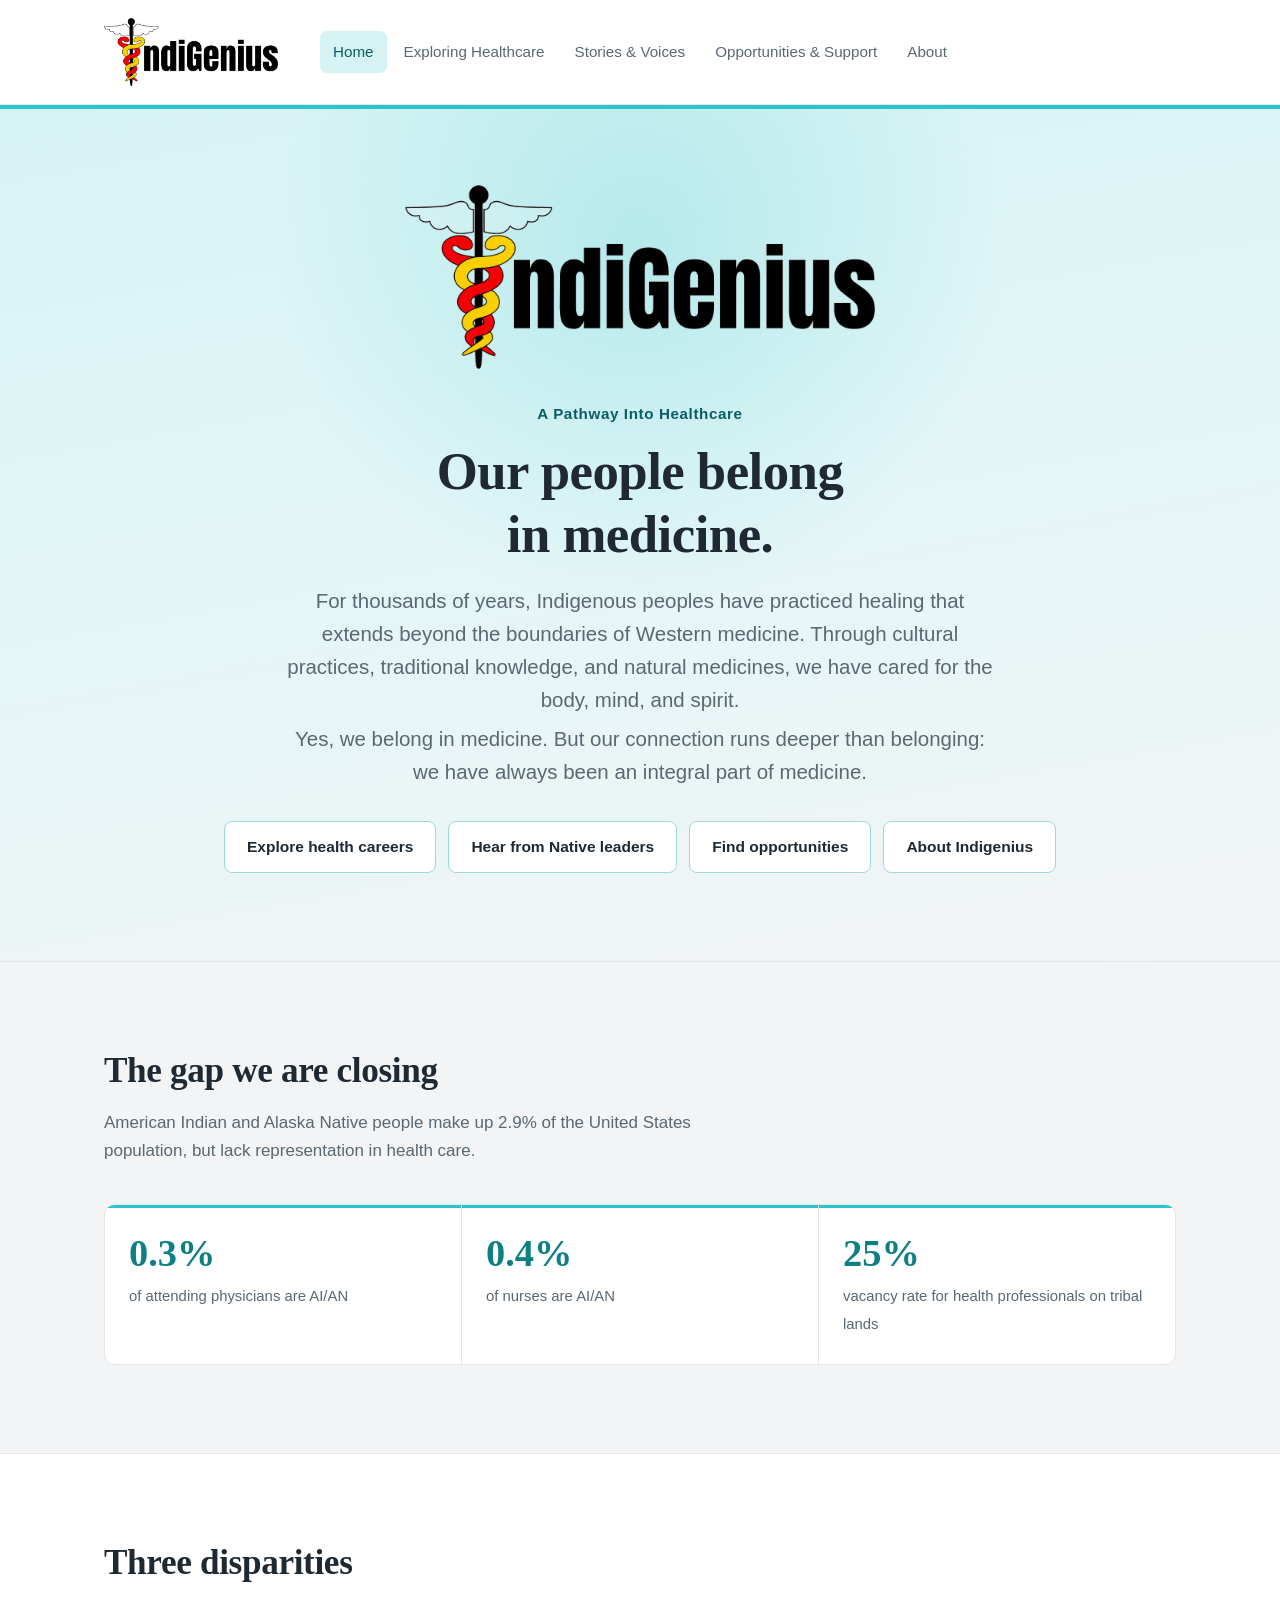
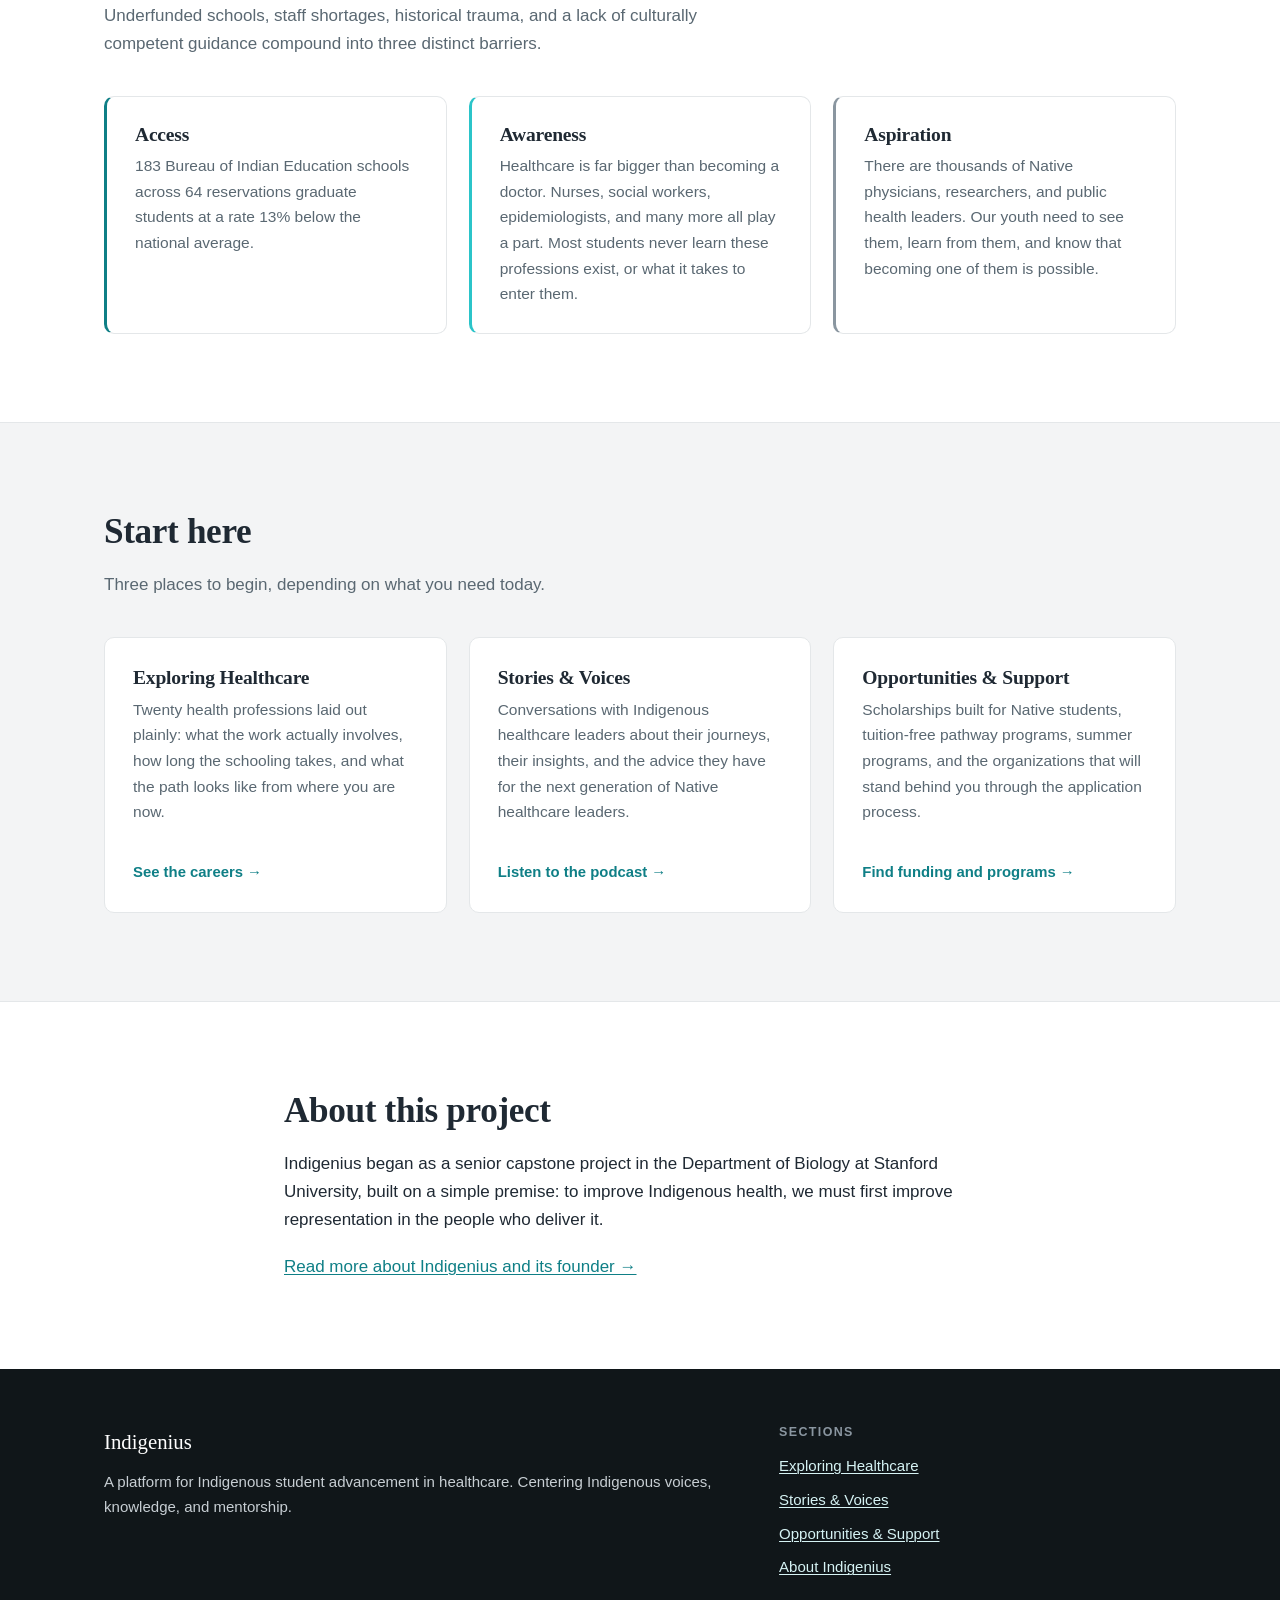
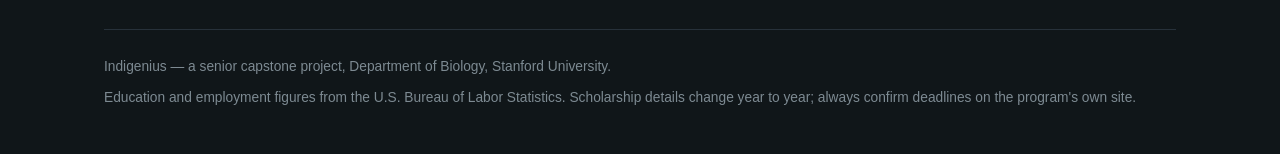
==== commit a65a7322: "Add canonical, Open Graph, robots.txt and sitemap for indigeniushealth.com" ====
--- a/public/index.html
+++ b/public/index.html
@@ -5,6 +5,14 @@
 <meta name="viewport" content="width=device-width, initial-scale=1">
 <title>Indigenius — Indigenous Pathways into Healthcare</title>
 <meta name="description" content="By bringing together health information, resources, and voices of American Indian and Alaska Native health care leaders, Indigenius expands opportunities for Native youth, strengthens Indigenous representation in health care, and inspires a healthier future across Indian Country.">
+<link rel="canonical" href="https://www.indigeniushealth.com/">
+<meta property="og:type" content="website">
+<meta property="og:site_name" content="Indigenius">
+<meta property="og:title" content="Indigenius — Indigenous Pathways into Healthcare">
+<meta property="og:description" content="By bringing together health information, resources, and voices of American Indian and Alaska Native health care leaders, Indigenius expands opportunities for Native youth, strengthens Indigenous representation in health care, and inspires a healthier future across Indian Country.">
+<meta property="og:url" content="https://www.indigeniushealth.com/">
+<meta property="og:image" content="https://www.indigeniushealth.com/logo.png">
+<meta name="twitter:card" content="summary_large_image">
 <link rel="stylesheet" href="styles.css">
 <link rel="icon" href="favicon.png" type="image/png">
 <link rel="apple-touch-icon" href="favicon.png">
@@ -144,14 +152,6 @@
           <li><a href="about.html">About Indigenius</a></li>
         </ul>
       </div>
-      <div>
-        <h4>Key organizations</h4>
-        <ul>
-          <li><a href="https://www.aaip.org/">Assoc. of American Indian Physicians</a></li>
-          <li><a href="https://www.ihs.gov/scholarship/">IHS Scholarship Program</a></li>
-          <li><a href="https://www.nativeforward.org/">Native Forward Scholars Fund</a></li>
-        </ul>
-      </div>
     </div>
     <div class="footer-bottom">
       <p>Indigenius — a senior capstone project, Department of Biology, Stanford University.</p>
--- a/public/styles.css
+++ b/public/styles.css
@@ -1281,6 +1281,30 @@
   margin-top: 18px;
 }
 
+.founder-link {
+  margin: 16px 0 0;
+  font-size: .95rem;
+}
+.founder-link a {
+  display: inline-flex;
+  align-items: center;
+  gap: 8px;
+  font-weight: 600;
+  color: var(--accent-on-mist);
+  text-decoration: none;
+}
+.founder-link a::after {
+  content: "";
+  width: 6px;
+  height: 6px;
+  border-right: 2px solid currentColor;
+  border-top: 2px solid currentColor;
+  transform: rotate(45deg);
+  transition: transform .15s ease;
+}
+.founder-link a:hover { text-decoration: underline; }
+.founder-link a:hover::after { transform: rotate(45deg) translate(2px, -2px); }
+
 /* ---------- Pull quote ---------- */
 
 .pullquote {
@@ -1344,7 +1368,7 @@
 }
 .footer-grid {
   display: grid;
-  grid-template-columns: 1.6fr 1fr 1fr;
+  grid-template-columns: 1.6fr 1fr;
   gap: 40px;
   margin-bottom: 40px;
 }
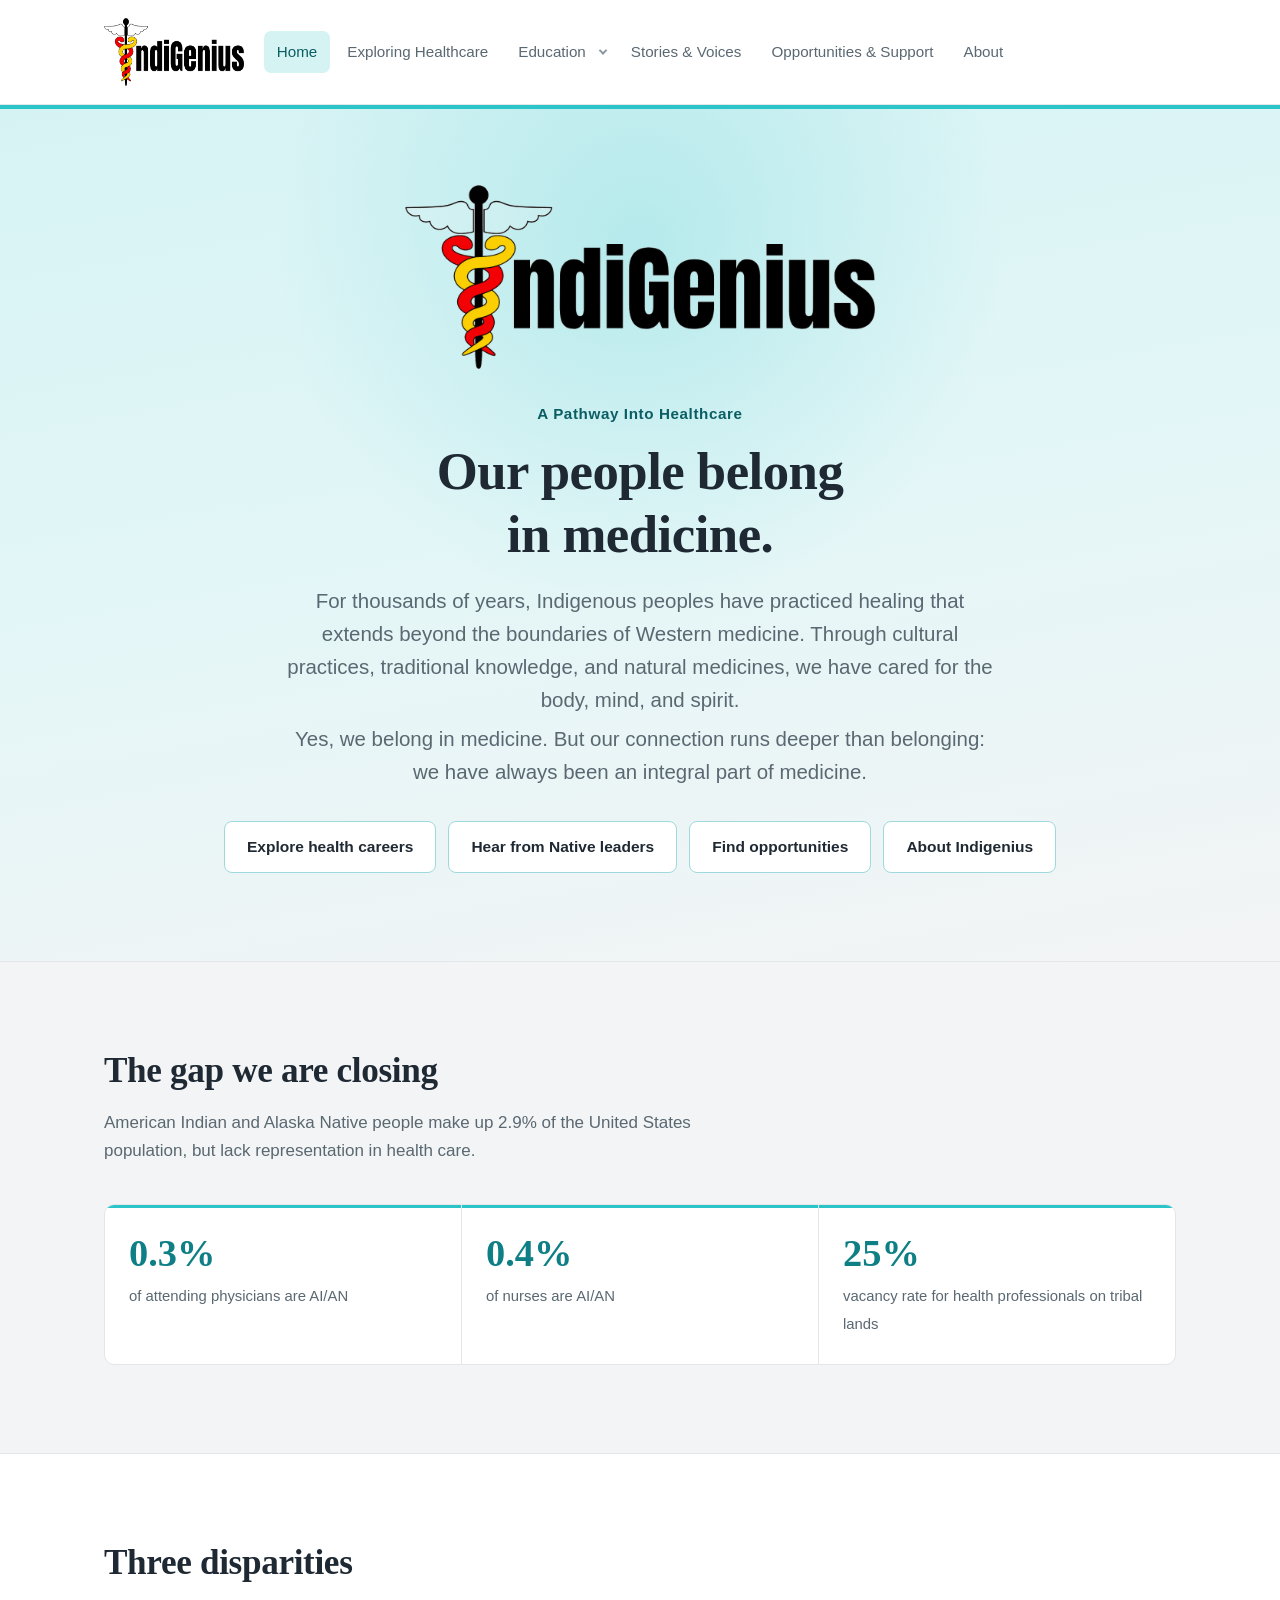
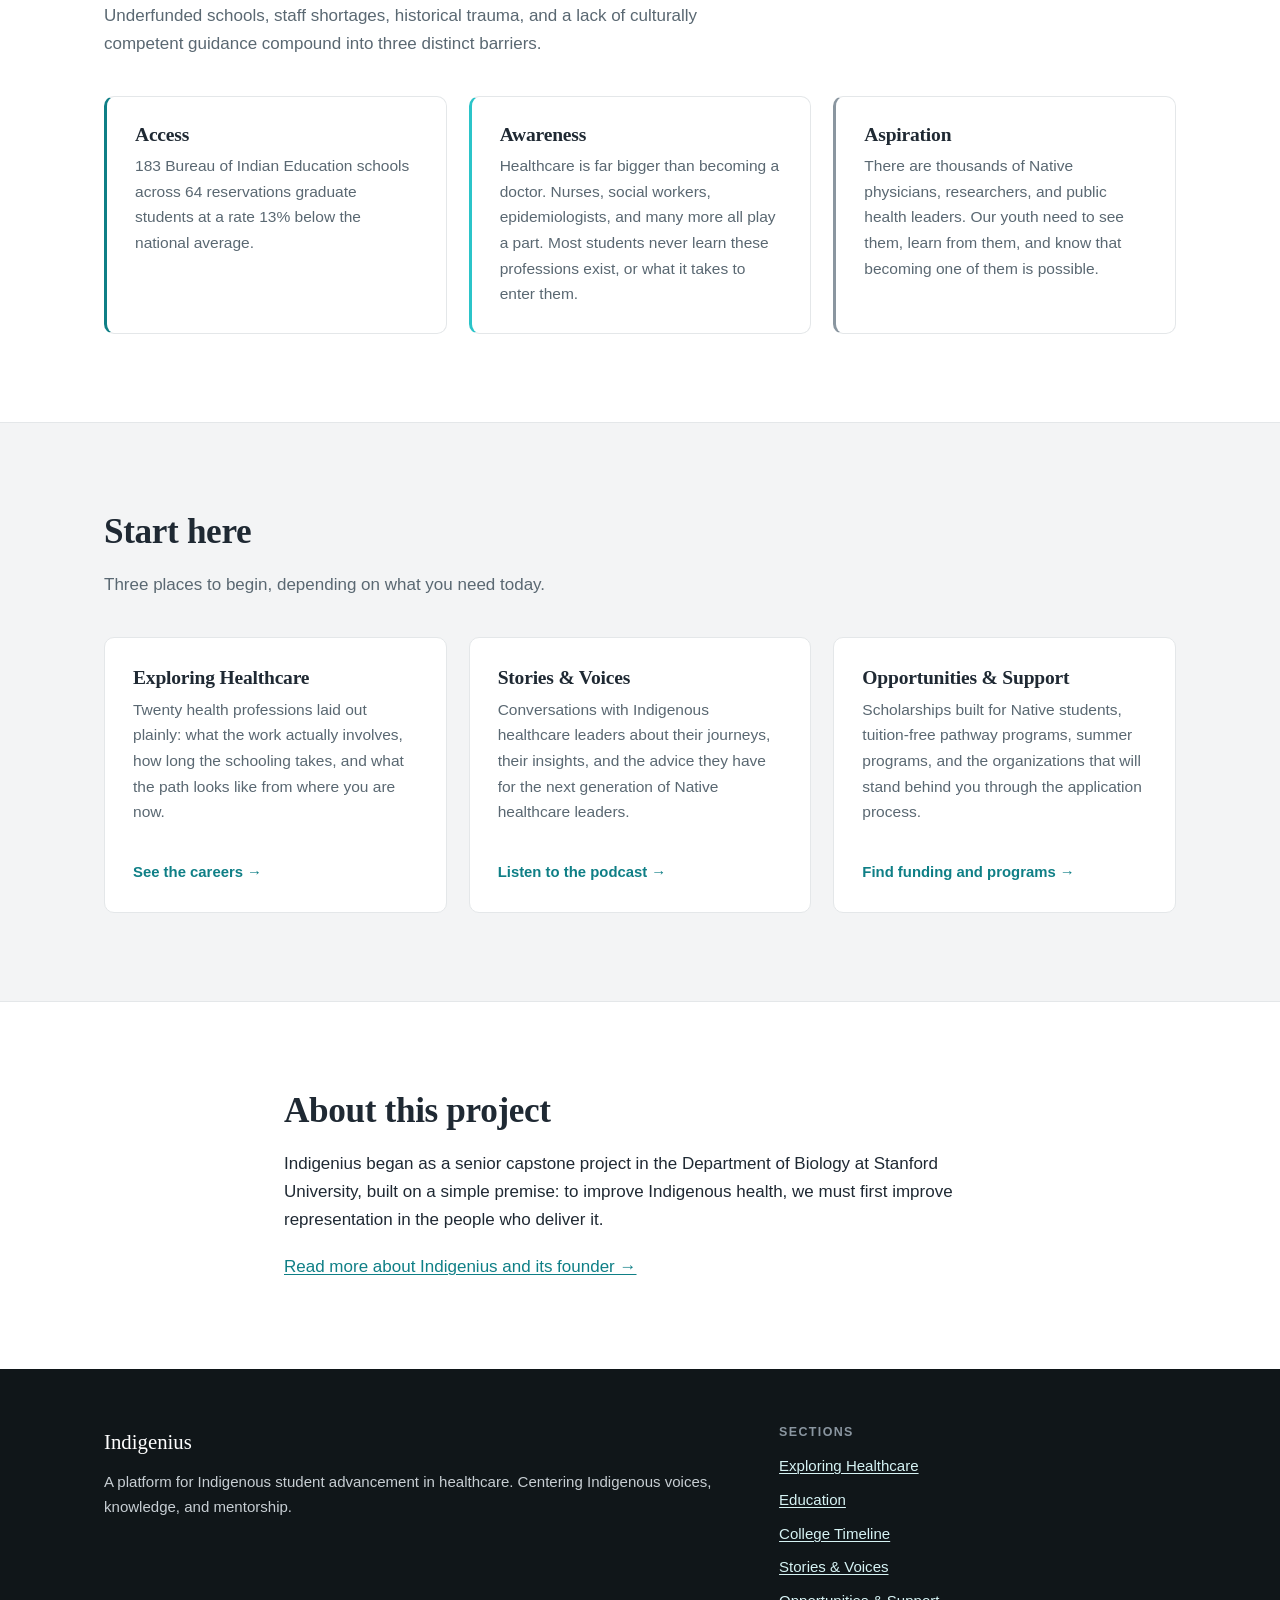
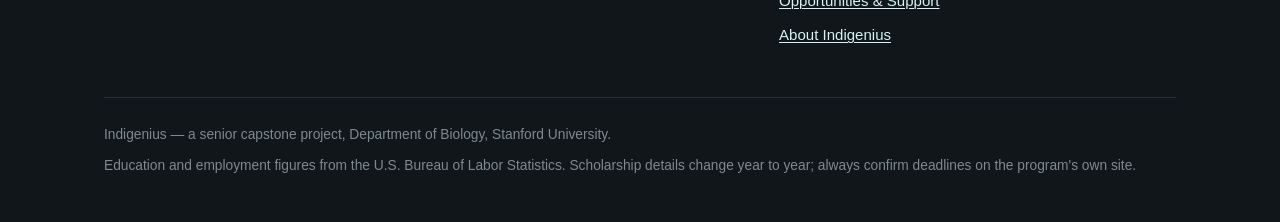
==== commit 9871e82b: "Title case timeline labels, spell out letters of recommendation" ====
--- a/public/index.html
+++ b/public/index.html
@@ -29,6 +29,13 @@
     <nav class="nav" id="nav" aria-label="Main">
       <a href="index.html" aria-current="page">Home</a>
       <a href="exploring-healthcare.html">Exploring Healthcare</a>
+      <div class="navitem">
+        <a href="education.html">Education</a>
+        <button class="navitem-toggle" type="button" aria-expanded="false" aria-label="Show education pages"></button>
+        <div class="submenu">
+          <a href="college-timeline.html">Timeline</a>
+        </div>
+      </div>
       <a href="stories-and-voices.html">Stories &amp; Voices</a>
       <a href="opportunities.html">Opportunities &amp; Support</a>
       <a href="about.html">About</a>
@@ -147,6 +154,8 @@
         <h4>Sections</h4>
         <ul>
           <li><a href="exploring-healthcare.html">Exploring Healthcare</a></li>
+          <li><a href="education.html">Education</a></li>
+          <li><a href="college-timeline.html">College Timeline</a></li>
           <li><a href="stories-and-voices.html">Stories &amp; Voices</a></li>
           <li><a href="opportunities.html">Opportunities &amp; Support</a></li>
           <li><a href="about.html">About Indigenius</a></li>
@@ -168,6 +177,33 @@
     t.setAttribute('aria-expanded', open ? 'true' : 'false');
   });
 
+  // Education dropdown: hover opens it on desktop (CSS); the caret is the
+  // control for touch and keyboard users.
+  document.querySelectorAll('.navitem').forEach(function (item) {
+    var btn = item.querySelector('.navitem-toggle');
+    if (!btn) return;
+    btn.addEventListener('click', function (e) {
+      e.preventDefault();
+      var open = item.classList.toggle('is-open');
+      btn.setAttribute('aria-expanded', open ? 'true' : 'false');
+    });
+    item.addEventListener('keydown', function (e) {
+      if (e.key === 'Escape') {
+        item.classList.remove('is-open');
+        btn.setAttribute('aria-expanded', 'false');
+        btn.focus();
+      }
+    });
+  });
+  document.addEventListener('click', function (e) {
+    document.querySelectorAll('.navitem.is-open').forEach(function (item) {
+      if (item.contains(e.target)) return;
+      item.classList.remove('is-open');
+      var b = item.querySelector('.navitem-toggle');
+      if (b) b.setAttribute('aria-expanded', 'false');
+    });
+  });
+
 </script>
 
 </body>
--- a/public/styles.css
+++ b/public/styles.css
@@ -567,6 +567,258 @@
   .pillar:focus-within { transform: none; border-left-width: 3px; }
 }
 
+/* ---------- Nav dropdown ---------- */
+
+.navitem { position: relative; display: flex; align-items: center; }
+
+.navitem-toggle {
+  display: inline-flex;
+  align-items: center;
+  justify-content: center;
+  width: 22px;
+  height: 22px;
+  margin-left: -7px;
+  padding: 0;
+  background: none;
+  border: 0;
+  cursor: pointer;
+}
+.navitem-toggle::after {
+  content: "";
+  width: 6px;
+  height: 6px;
+  border-right: 2px solid var(--ink-faint);
+  border-bottom: 2px solid var(--ink-faint);
+  transform: rotate(45deg) translate(-1px, -1px);
+  transition: transform .18s ease, border-color .18s ease;
+}
+.navitem:hover .navitem-toggle::after,
+.navitem-toggle[aria-expanded="true"]::after { border-color: var(--accent); }
+.navitem-toggle[aria-expanded="true"]::after { transform: rotate(225deg) translate(-2px, -2px); }
+.navitem-toggle:focus-visible { outline: 2px solid var(--accent); outline-offset: 2px; border-radius: 4px; }
+
+.submenu {
+  position: absolute;
+  top: calc(100% + 6px);
+  left: 50%;
+  transform: translateX(-50%) translateY(-6px);
+  min-width: 190px;
+  background: var(--white);
+  border: 1px solid var(--border);
+  border-top: 3px solid var(--accent-bright);
+  border-radius: var(--radius);
+  box-shadow: var(--shadow);
+  padding: 8px;
+  display: flex;
+  flex-direction: column;
+  gap: 1px;
+  opacity: 0;
+  visibility: hidden;
+  transition: opacity .16s ease, transform .16s ease, visibility .16s;
+  z-index: 50;
+}
+
+/* hover bridge so the menu does not close as the cursor crosses the gap */
+.submenu::before {
+  content: "";
+  position: absolute;
+  top: -12px;
+  left: 0; right: 0;
+  height: 12px;
+}
+
+.navitem:hover .submenu,
+.navitem:focus-within .submenu,
+.navitem.is-open .submenu {
+  opacity: 1;
+  visibility: visible;
+  transform: translateX(-50%) translateY(0);
+}
+
+.submenu a {
+  font-size: .9rem;
+  padding: 9px 13px;
+  color: var(--ink-soft);
+  border-radius: 6px;
+  white-space: nowrap;
+}
+.submenu a:hover { background: var(--mist); color: var(--accent-on-mist); }
+
+/* ---------- Visual roadmap (College Timeline) ---------- */
+
+.roadmap {
+  list-style: none;
+  margin: 0 0 38px;
+  padding: 0;
+  display: grid;
+  grid-template-columns: repeat(6, 1fr);
+  gap: 0;
+  counter-reset: step;
+}
+
+.roadmap-step {
+  position: relative;
+  text-align: center;
+  padding: 0 10px;
+}
+
+/* the connecting line, drawn as a bar behind each dot */
+.roadmap-step::before {
+  content: "";
+  position: absolute;
+  top: 46px;
+  left: 0;
+  right: 0;
+  height: 3px;
+  background: var(--mist);
+}
+.roadmap-step:first-child::before { left: 50%; }
+.roadmap-step:last-child::before { right: 50%; }
+
+.roadmap-grade {
+  display: block;
+  font-size: .72rem;
+  font-weight: 700;
+  text-transform: uppercase;
+  letter-spacing: .09em;
+  color: var(--accent);
+  margin-bottom: 14px;
+  min-height: 2.6em;
+}
+
+.roadmap-dot {
+  position: relative;
+  z-index: 1;
+  display: block;
+  width: 19px;
+  height: 19px;
+  margin: 0 auto 16px;
+  border-radius: 50%;
+  background: var(--white);
+  border: 4px solid var(--accent-bright);
+  transition: transform .18s ease, border-color .18s ease;
+}
+
+.roadmap-3 { grid-template-columns: repeat(3, 1fr); }
+
+.roadmap-label {
+  display: block;
+  font-size: .95rem;
+  font-weight: 600;
+  line-height: 1.4;
+  color: var(--ink);
+}
+
+/* a stage carrying two actions lists them one per line */
+.roadmap-label span {
+  display: block;
+  margin-top: 7px;
+}
+
+.roadmap-step:hover .roadmap-dot {
+  transform: scale(1.25);
+  border-color: var(--accent);
+}
+
+/* stacked and vertical once six across stops fitting */
+@media (max-width: 820px) {
+  .roadmap,
+  .roadmap-3 {
+    grid-template-columns: 1fr;
+    gap: 0;
+    max-width: 440px;
+    margin-inline: auto;
+  }
+  .roadmap-step {
+    display: grid;
+    grid-template-columns: 19px 1fr;
+    column-gap: 18px;
+    text-align: left;
+    padding: 0 0 26px 0;
+  }
+  .roadmap-step::before {
+    top: 10px;
+    bottom: -10px;
+    left: 8px;
+    right: auto;
+    width: 3px;
+    height: auto;
+  }
+  .roadmap-step:first-child::before { left: 8px; top: 10px; }
+  .roadmap-step:last-child::before { display: none; }
+  .roadmap-dot { grid-row: 1 / span 2; margin: 0; }
+  .roadmap-grade { grid-column: 2; margin-bottom: 3px; min-height: 0; }
+  .roadmap-label { grid-column: 2; }
+}
+
+@media (prefers-reduced-motion: reduce) {
+  .roadmap-dot { transition: none; }
+  .roadmap-step:hover .roadmap-dot { transform: none; }
+}
+
+/* ---------- College timeline ---------- */
+
+.grade-note {
+  color: var(--ink-soft);
+  font-size: 1rem;
+  margin-bottom: 26px;
+}
+
+/* each season is a step on a vertical line running down the year */
+.season {
+  position: relative;
+  padding-left: 26px;
+  padding-bottom: 26px;
+  border-left: 2px solid var(--mist);
+}
+.season:last-child { border-left-color: transparent; padding-bottom: 4px; }
+
+.season::before {
+  content: "";
+  position: absolute;
+  left: -7px;
+  top: 7px;
+  width: 12px;
+  height: 12px;
+  border-radius: 50%;
+  background: var(--white);
+  border: 3px solid var(--accent-bright);
+}
+
+.season h3,
+.season h4 {
+  font-size: 1.05rem;
+  font-family: var(--sans);
+  font-weight: 700;
+  letter-spacing: .02em;
+  color: var(--accent-on-mist);
+  margin: 0 0 10px;
+}
+
+/* a grade with no seasons inside it needs no line or marker */
+.season-plain {
+  border-left: 0;
+  padding-left: 0;
+  padding-bottom: 0;
+}
+.season-plain::before { display: none; }
+
+.season ul {
+  margin: 0;
+  padding-left: 19px;
+  color: var(--ink-soft);
+}
+.season li { margin-bottom: 11px; line-height: 1.6; }
+.season li:last-child { margin-bottom: 0; }
+.season strong { color: var(--ink); }
+
+/* the grade groups reuse the Opportunities collapsible styling */
+#main .group + .group { margin-top: 10px; }
+
+@media (max-width: 520px) {
+  .season { padding-left: 20px; }
+}
+
 /* ---------- Field search (Exploring Healthcare) ---------- */
 
 .sr-only {
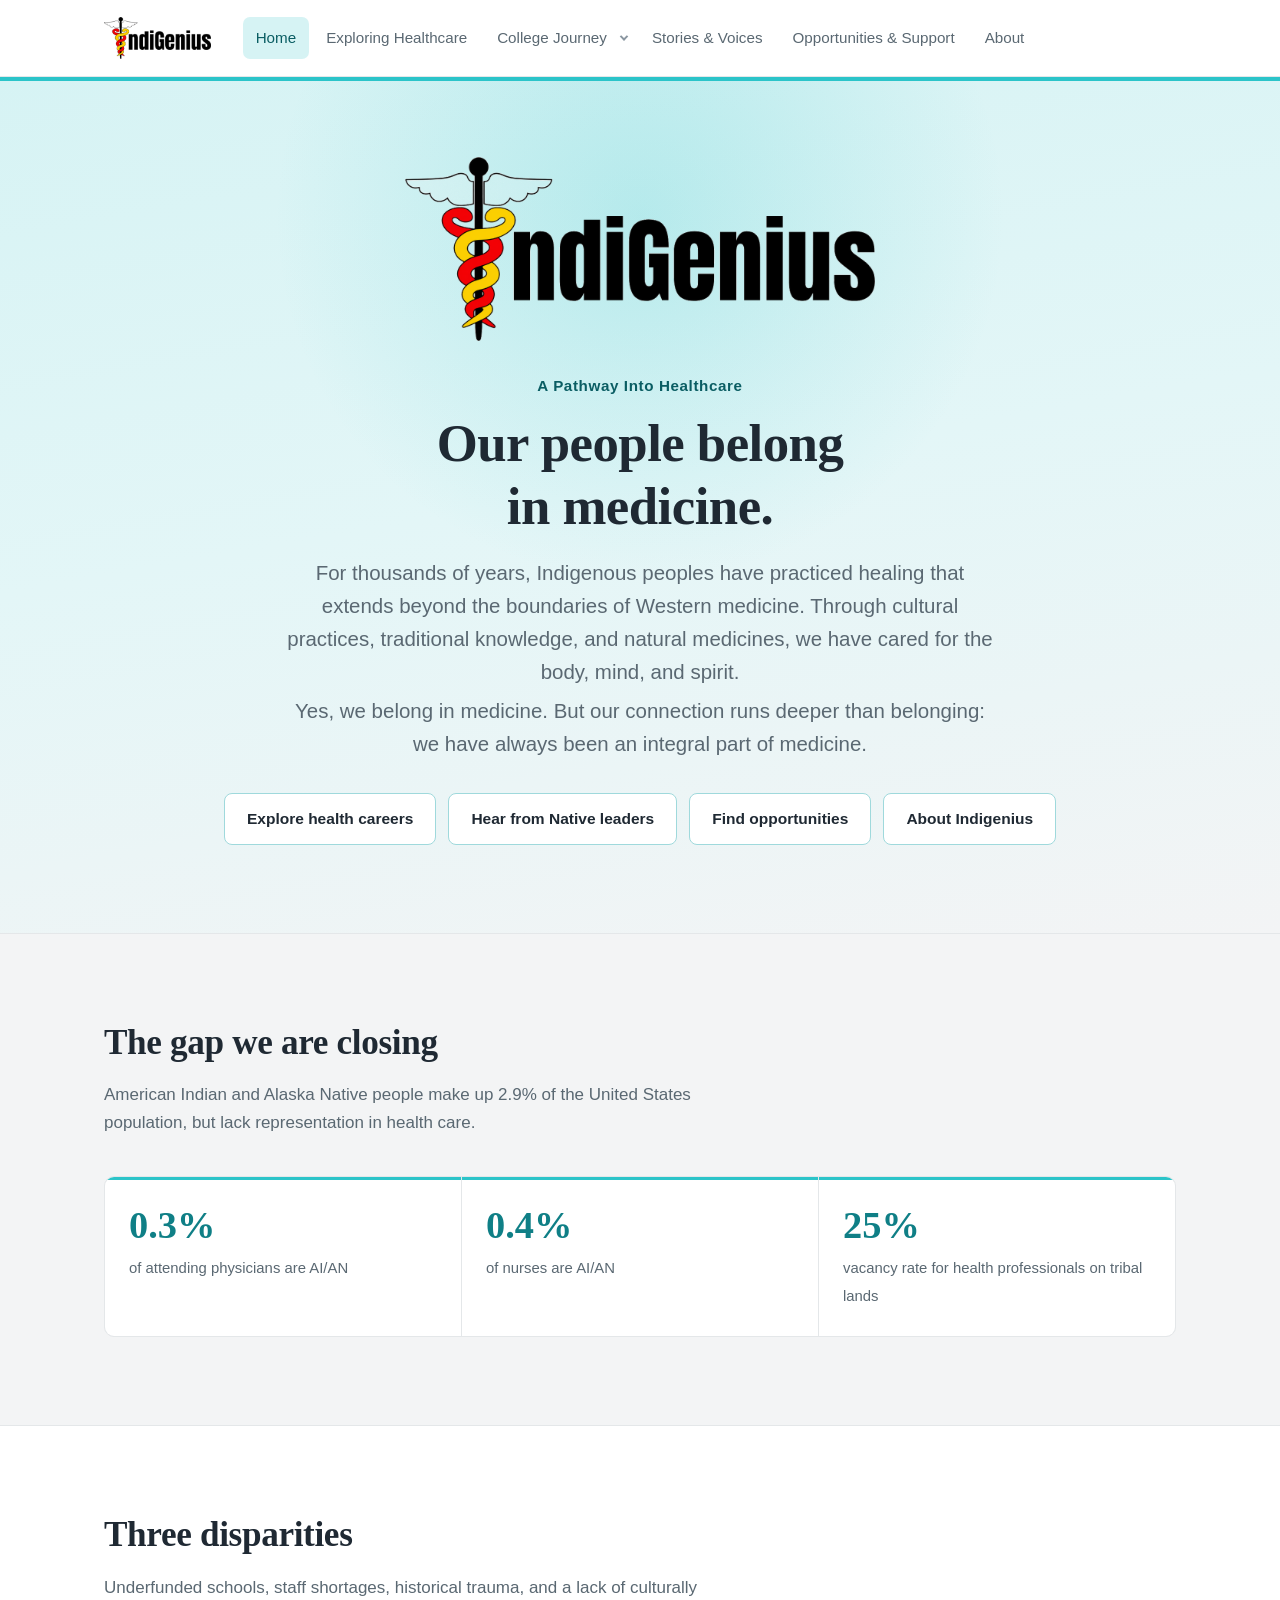
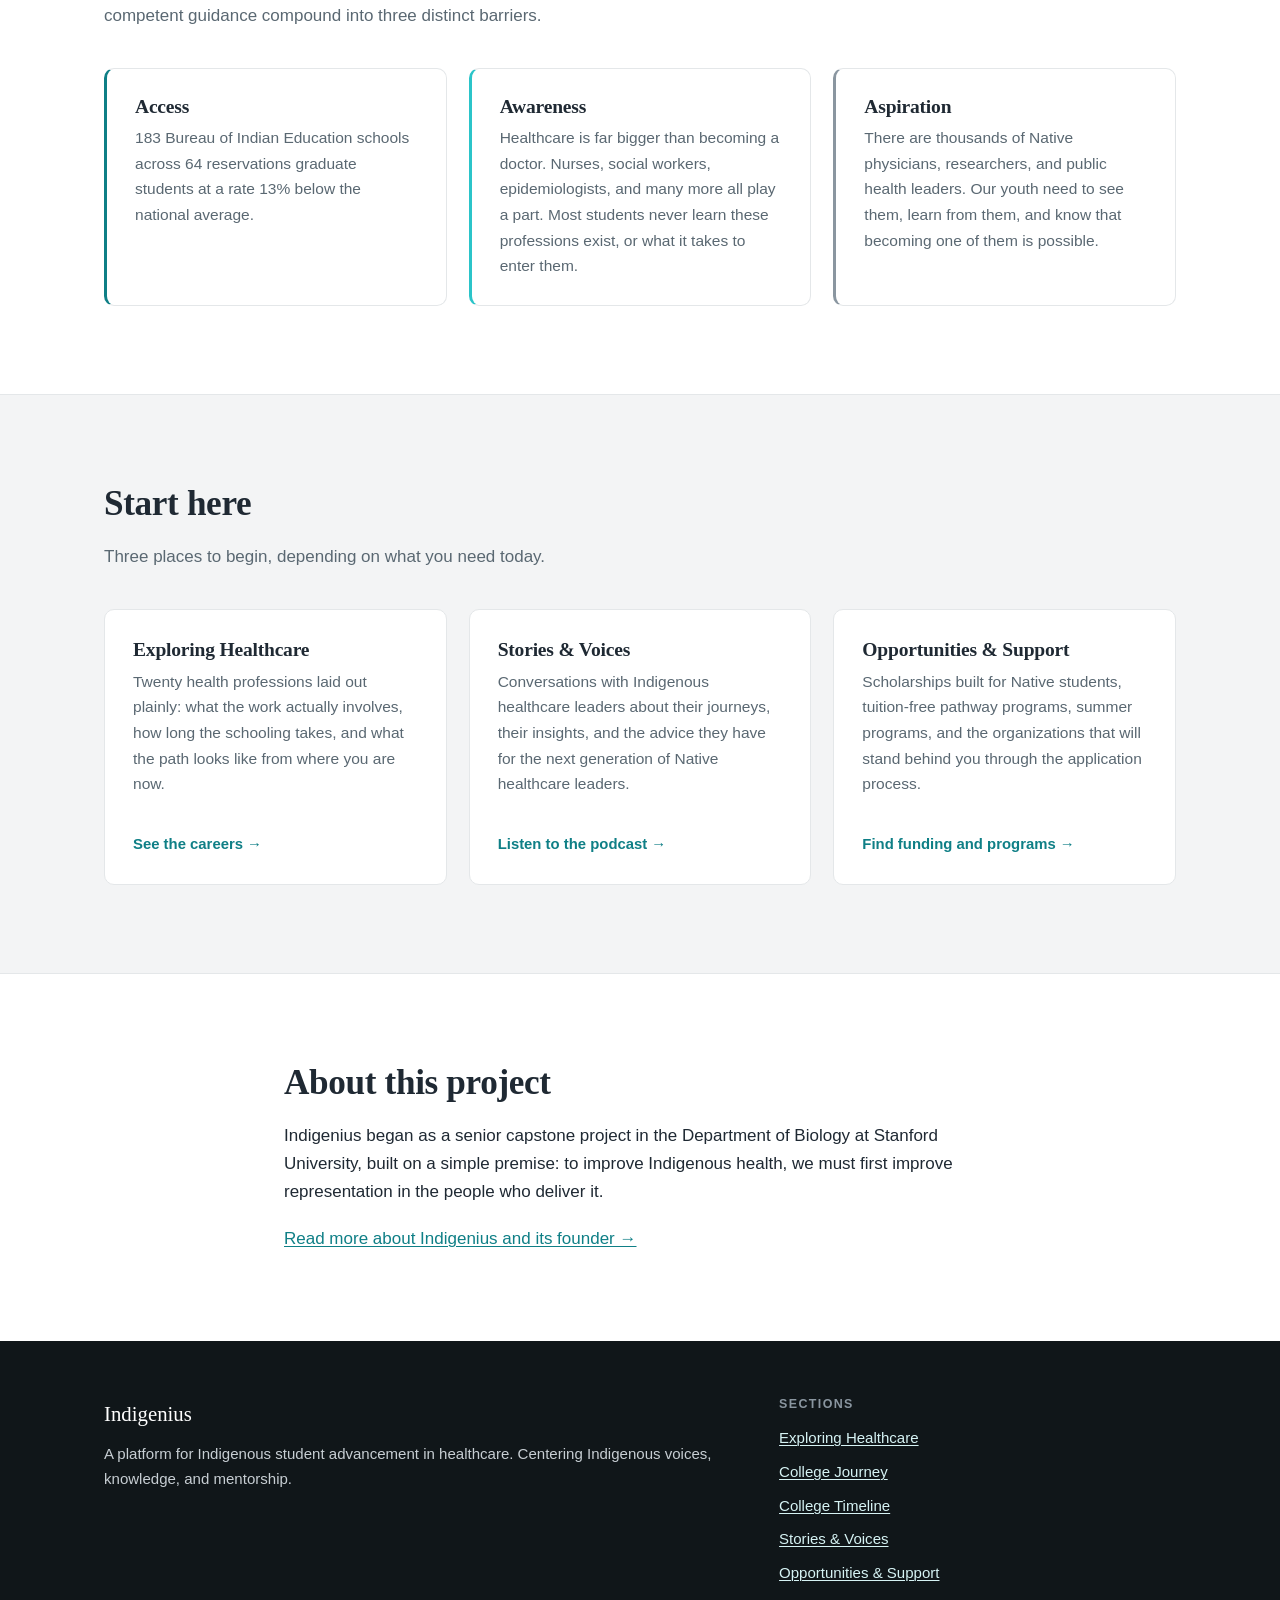
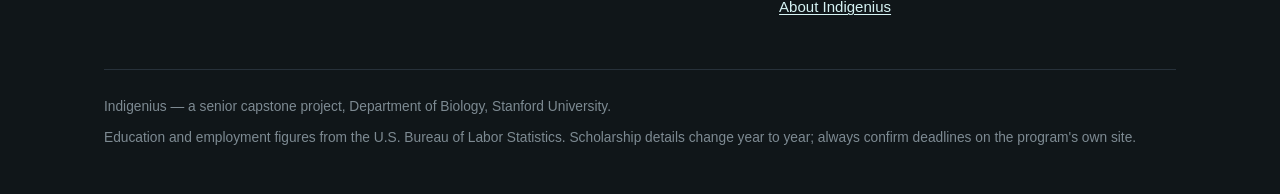
==== commit e7725eac: "Rename Education to College Journey, restore logo size, allow nav to wrap" ====
--- a/public/index.html
+++ b/public/index.html
@@ -30,8 +30,8 @@
       <a href="index.html" aria-current="page">Home</a>
       <a href="exploring-healthcare.html">Exploring Healthcare</a>
       <div class="navitem">
-        <a href="education.html">Education</a>
-        <button class="navitem-toggle" type="button" aria-expanded="false" aria-label="Show education pages"></button>
+        <a href="college-journey.html">College Journey</a>
+        <button class="navitem-toggle" type="button" aria-expanded="false" aria-label="Show College Journey pages"></button>
         <div class="submenu">
           <a href="college-timeline.html">Timeline</a>
         </div>
@@ -154,7 +154,7 @@
         <h4>Sections</h4>
         <ul>
           <li><a href="exploring-healthcare.html">Exploring Healthcare</a></li>
-          <li><a href="education.html">Education</a></li>
+          <li><a href="college-journey.html">College Journey</a></li>
           <li><a href="college-timeline.html">College Timeline</a></li>
           <li><a href="stories-and-voices.html">Stories &amp; Voices</a></li>
           <li><a href="opportunities.html">Opportunities &amp; Support</a></li>
--- a/public/styles.css
+++ b/public/styles.css
@@ -100,7 +100,7 @@
   grid-template-columns: 1fr auto 1fr;   /* equal side columns => nav sits on the page centre */
   align-items: center;
   gap: 20px;
-  min-height: 104px;
+  min-height: 76px;
 }
 
 .brand {
@@ -113,17 +113,22 @@
 }
 
 .brand-logo {
-  height: 68px;
+  height: 42px;
   width: auto;
   display: block;
 }
 
+/* six items will not always fit on one line — let the nav wrap rather than
+   squeeze, and let it use the brand's spare column width before it does */
 .nav {
   grid-column: 2;
   justify-self: center;
   display: flex;
+  flex-wrap: wrap;
+  justify-content: center;
   align-items: center;
-  gap: 4px;
+  gap: 2px 4px;
+  padding: 8px 0;
 }
 
 .nav a {
@@ -151,10 +156,17 @@
 }
 
 
+/* below this the centred column gets tight, so give the nav the full width
+   and let it run wider rather than wrapping each label */
+@media (max-width: 1180px) {
+  .header-inner { grid-template-columns: auto 1fr; }
+  .nav { grid-column: 2; justify-self: end; }
+}
+
 @media (max-width: 1000px) {
   .header-inner {
     grid-template-columns: auto 1fr;
-    min-height: 76px;
+    min-height: 68px;
   }
   .brand { grid-column: 1; }
   .nav-toggle { display: block; grid-column: 2; justify-self: end; }
@@ -177,11 +189,11 @@
   .nav.open { display: flex; }
   .nav a { padding: 12px 13px; }
   .site-header { position: relative; }
-  .brand-logo { height: 52px; }
+  .brand-logo { height: 38px; }
 }
 
 @media (max-width: 520px) {
-  .brand-logo { height: 42px; }
+  .brand-logo { height: 34px; }
 }
 
 /* ---------- Hero ---------- */
